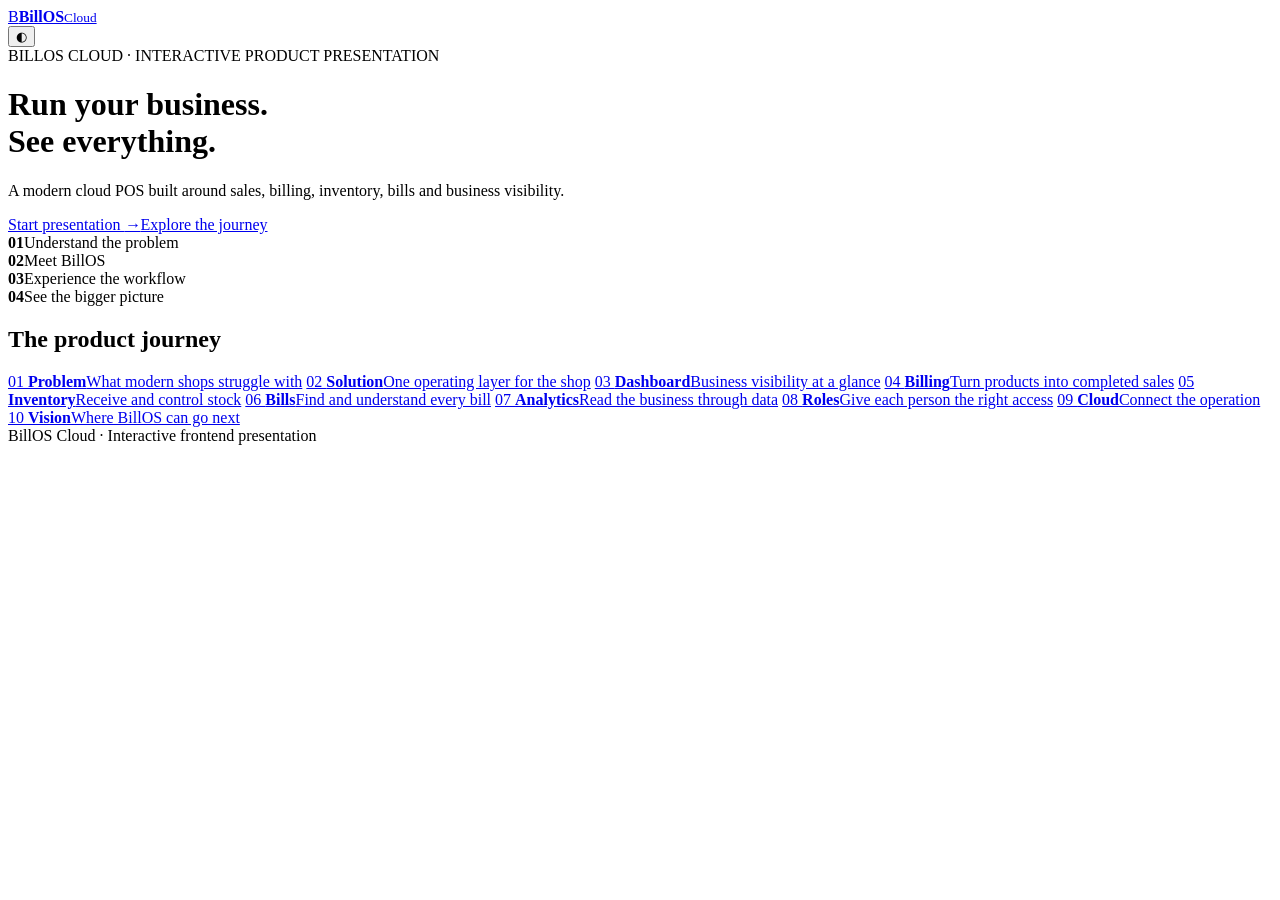
==== index.html @ dba19e34 "Add files via upload" ====
<!DOCTYPE html>
<html lang="en">
<head>
<meta charset="UTF-8"><meta name="viewport" content="width=device-width,initial-scale=1">
<title>BillOS Cloud — Product Presentation</title>
<link rel="preconnect" href="https://fonts.googleapis.com"><link rel="preconnect" href="https://fonts.gstatic.com" crossorigin>
<link href="https://fonts.googleapis.com/css2?family=Poppins:wght@400;500;600;700;800&display=swap" rel="stylesheet">
<link rel="stylesheet" href="assets/style.css">
</head>
<body>
<div class="ambient"></div>
<header class="top"><a class="brand" href="index.html"><span class="logo">B</span><b>BillOS</b><small>Cloud</small></a><div class="progress"><span></span></div><button class="ghost" onclick="toggleTheme()">◐</button></header>
<main class="hero page-shell">
  <div class="eyebrow">BILLOS CLOUD · INTERACTIVE PRODUCT PRESENTATION</div>
  <h1>Run your business.<br><span>See everything.</span></h1>
  <p>A modern cloud POS built around sales, billing, inventory, bills and business visibility.</p>
  <div class="hero-actions"><a class="primary" href="01-problem.html">Start presentation <i>→</i></a><a class="secondary" href="#map">Explore the journey</a></div>
  <div class="hero-grid">
    <div class="mini glass"><strong>01</strong><span>Understand the problem</span></div>
    <div class="mini glass"><strong>02</strong><span>Meet BillOS</span></div>
    <div class="mini glass"><strong>03</strong><span>Experience the workflow</span></div>
    <div class="mini glass"><strong>04</strong><span>See the bigger picture</span></div>
  </div>
</main>
<section id="map" class="map page-shell">
<h2>The product journey</h2><div class="journey">
<a href="01-problem.html">01 <b>Problem</b><span>What modern shops struggle with</span></a>
<a href="02-solution.html">02 <b>Solution</b><span>One operating layer for the shop</span></a>
<a href="03-dashboard.html">03 <b>Dashboard</b><span>Business visibility at a glance</span></a>
<a href="04-billing.html">04 <b>Billing</b><span>Turn products into completed sales</span></a>
<a href="05-inventory.html">05 <b>Inventory</b><span>Receive and control stock</span></a>
<a href="06-bills.html">06 <b>Bills</b><span>Find and understand every bill</span></a>
<a href="07-analytics.html">07 <b>Analytics</b><span>Read the business through data</span></a>
<a href="08-roles.html">08 <b>Roles</b><span>Give each person the right access</span></a>
<a href="09-cloud.html">09 <b>Cloud</b><span>Connect the operation</span></a>
<a href="10-vision.html">10 <b>Vision</b><span>Where BillOS can go next</span></a>
</div></section>
<footer>BillOS Cloud · Interactive frontend presentation</footer>
<script src="assets/app.js"></script></body></html>
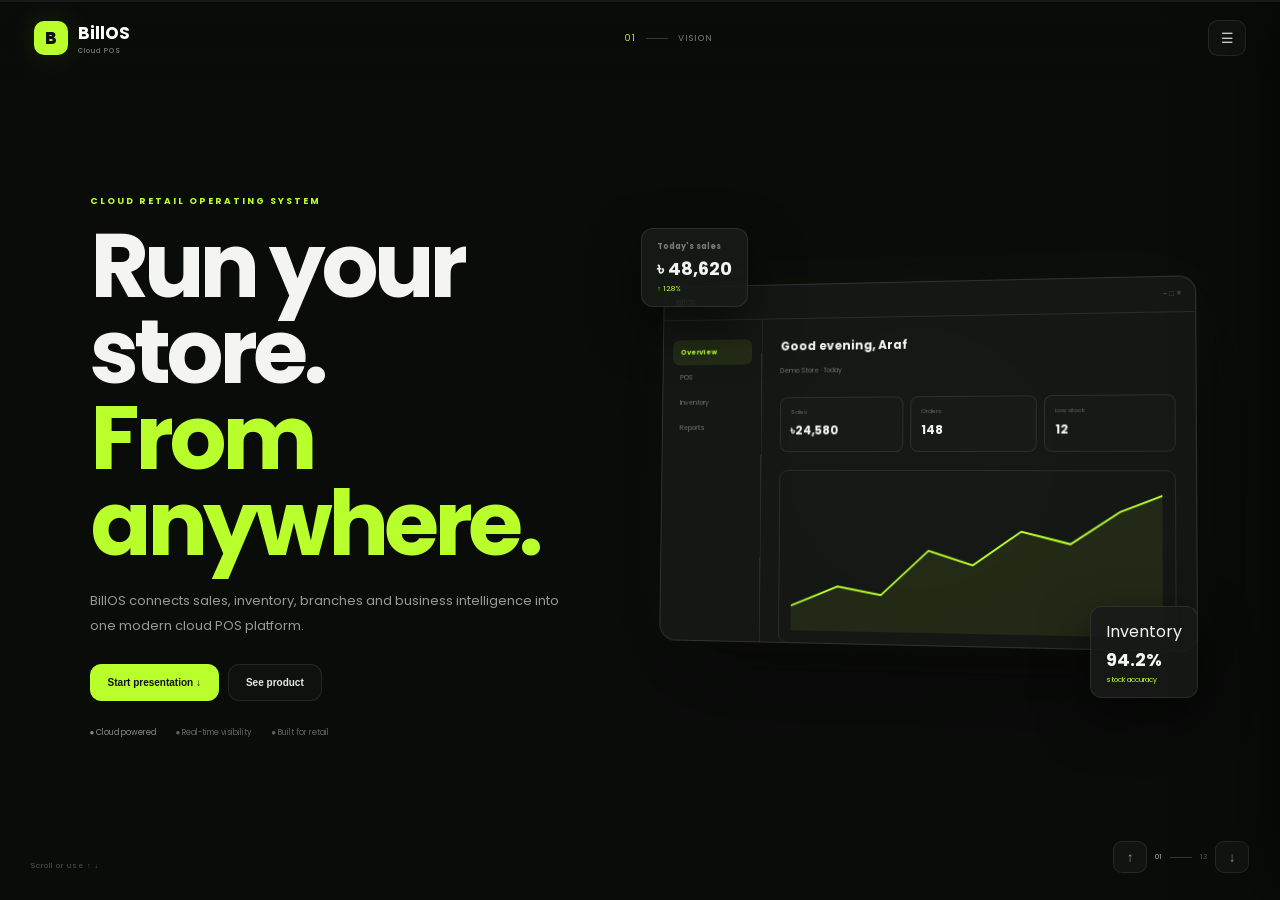
==== commit 213adebd: "Add files via upload" ====
--- a/index.html
+++ b/index.html
@@ -1,39 +1,194 @@
 <!DOCTYPE html>
 <html lang="en">
 <head>
-<meta charset="UTF-8"><meta name="viewport" content="width=device-width,initial-scale=1">
-<title>BillOS Cloud — Product Presentation</title>
-<link rel="preconnect" href="https://fonts.googleapis.com"><link rel="preconnect" href="https://fonts.gstatic.com" crossorigin>
+<meta charset="UTF-8">
+<meta name="viewport" content="width=device-width, initial-scale=1.0">
+<meta name="theme-color" content="#0b0d0b">
+<title>BillOS — Cloud POS Presentation</title>
+<link rel="preconnect" href="https://fonts.googleapis.com">
+<link rel="preconnect" href="https://fonts.gstatic.com" crossorigin>
 <link href="https://fonts.googleapis.com/css2?family=Poppins:wght@400;500;600;700;800&display=swap" rel="stylesheet">
-<link rel="stylesheet" href="assets/style.css">
+<link rel="stylesheet" href="style.css">
 </head>
 <body>
-<div class="ambient"></div>
-<header class="top"><a class="brand" href="index.html"><span class="logo">B</span><b>BillOS</b><small>Cloud</small></a><div class="progress"><span></span></div><button class="ghost" onclick="toggleTheme()">◐</button></header>
-<main class="hero page-shell">
-  <div class="eyebrow">BILLOS CLOUD · INTERACTIVE PRODUCT PRESENTATION</div>
-  <h1>Run your business.<br><span>See everything.</span></h1>
-  <p>A modern cloud POS built around sales, billing, inventory, bills and business visibility.</p>
-  <div class="hero-actions"><a class="primary" href="01-problem.html">Start presentation <i>→</i></a><a class="secondary" href="#map">Explore the journey</a></div>
-  <div class="hero-grid">
-    <div class="mini glass"><strong>01</strong><span>Understand the problem</span></div>
-    <div class="mini glass"><strong>02</strong><span>Meet BillOS</span></div>
-    <div class="mini glass"><strong>03</strong><span>Experience the workflow</span></div>
-    <div class="mini glass"><strong>04</strong><span>See the bigger picture</span></div>
+<div class="progress"><span id="progressBar"></span></div>
+<header class="top">
+  <a class="logo" href="#home"><span class="logo-mark">B</span><span>BillOS<small>Cloud POS</small></span></a>
+  <div class="top-center"><span id="slideNo">01</span><i></i><span id="slideName">Vision</span></div>
+  <button class="menu-btn" id="menuBtn">☰</button>
+</header>
+
+<aside class="drawer" id="drawer">
+  <button class="close" id="closeMenu">×</button>
+  <span class="eyebrow">PRESENTATION</span><h3>Explore BillOS</h3>
+  <div id="slideLinks"></div>
+  <div class="drawer-foot">Interactive product presentation<br><small>Use ↑ ↓ or scroll to navigate</small></div>
+</aside>
+
+<main id="deck">
+<section class="slide hero active" id="home" data-name="Vision">
+  <div class="hero-copy">
+    <span class="eyebrow accent">CLOUD RETAIL OPERATING SYSTEM</span>
+    <h1>Run your store.<br><em>From anywhere.</em></h1>
+    <p>BillOS connects sales, inventory, branches and business intelligence into one modern cloud POS platform.</p>
+    <div class="hero-actions"><button class="btn primary" data-next>Start presentation <b>↓</b></button><button class="btn ghost" data-jump="demo">See product</button></div>
+    <div class="trust-row"><span>● Cloud powered</span><span>● Real-time visibility</span><span>● Built for retail</span></div>
   </div>
+  <div class="hero-visual">
+    <div class="orb"></div>
+    <div class="mini-window floating one"><span class="dot"></span><b>Today's sales</b><strong>৳ 48,620</strong><small>↑ 12.8%</small></div>
+    <div class="dashboard-window">
+      <div class="window-top"><span>BillOS</span><div>− □ ×</div></div>
+      <div class="dash-content">
+        <div class="dash-side"><b>Overview</b><span>POS</span><span>Inventory</span><span>Reports</span></div>
+        <div class="dash-main"><div class="dash-title"><b>Good evening, Araf</b><small>Demo Store · Today</small></div><div class="dash-cards"><div><small>Sales</small><b>৳24,580</b></div><div><small>Orders</small><b>148</b></div><div><small>Low stock</small><b>12</b></div></div><div class="fake-chart"><svg viewBox="0 0 500 150" preserveAspectRatio="none"><path d="M0 125 L65 105 L125 113 L190 68 L250 82 L315 48 L380 60 L445 28 L500 12 L500 150 L0 150Z"/><polyline points="0,125 65,105 125,113 190,68 250,82 315,48 380,60 445,28 500,12"/></svg></div></div>
+      </div>
+    </div>
+    <div class="mini-window floating two"><span>Inventory</span><strong>94.2%</strong><small>stock accuracy</small></div>
+  </div>
+</section>
+
+<section class="slide" id="problem" data-name="The Problem">
+  <div class="section-intro"><span class="eyebrow">01 · THE PROBLEM</span><h2>Retail gets complicated<br><em>when systems don't connect.</em></h2><p>Sales happen at the counter. Stock changes in the store room. Reports live somewhere else. BillOS brings them together.</p></div>
+  <div class="problem-grid">
+    <article><span class="big-icon">▤</span><h3>Scattered records</h3><p>Sales, expenses and stock are often tracked across paper, spreadsheets and separate apps.</p><strong>01</strong></article>
+    <article><span class="big-icon">!</span><h3>Stock uncertainty</h3><p>Without connected inventory, teams discover shortages after the shelf is already empty.</p><strong>02</strong></article>
+    <article><span class="big-icon">⌁</span><h3>Limited visibility</h3><p>Owners need a clear view of what is happening across counters and branches.</p><strong>03</strong></article>
+  </div>
+  <div class="quote">“The real problem isn't selling. It's knowing what happened after the sale.”</div>
+</section>
+
+<section class="slide" id="solution" data-name="The Solution">
+  <div class="solution-layout">
+    <div class="section-intro"><span class="eyebrow accent">02 · THE SOLUTION</span><h2>One system.<br><em>Every retail signal.</em></h2><p>BillOS creates a connected operating layer for everyday retail — from checkout to management.</p><button class="btn primary" data-next>See how it works →</button></div>
+    <div class="system-map">
+      <div class="core"><span class="logo-mark">B</span><b>BillOS</b><small>Cloud Core</small></div>
+      <div class="node n1"><b>POS</b><small>Sales & checkout</small></div>
+      <div class="node n2"><b>Inventory</b><small>Stock control</small></div>
+      <div class="node n3"><b>Analytics</b><small>Business insight</small></div>
+      <div class="node n4"><b>Branches</b><small>Central control</small></div>
+      <i class="orbit o1"></i><i class="orbit o2"></i>
+    </div>
+  </div>
+</section>
+
+<section class="slide" id="workflow" data-name="How It Works">
+  <div class="section-intro centered"><span class="eyebrow">03 · WORKFLOW</span><h2>From barcode to <em>business insight.</em></h2><p>A simple operational loop keeps the store and the dashboard in sync.</p></div>
+  <div class="workflow">
+    <article><span>01</span><div class="step-icon">▦</div><h3>Sell</h3><p>Cashier searches or scans a product and builds the order.</p></article>
+    <div class="connector">→</div>
+    <article><span>02</span><div class="step-icon">৳</div><h3>Checkout</h3><p>Payment is recorded and a receipt is generated.</p></article>
+    <div class="connector">→</div>
+    <article><span>03</span><div class="step-icon">↘</div><h3>Sync</h3><p>Inventory and sales data update automatically.</p></article>
+    <div class="connector">→</div>
+    <article><span>04</span><div class="step-icon">⌁</div><h3>Understand</h3><p>Managers see trends, stock and performance in one view.</p></article>
+  </div>
+</section>
+
+<section class="slide product-slide" id="demo" data-name="Product Demo">
+  <div class="section-intro"><span class="eyebrow accent">04 · PRODUCT</span><h2>A POS that feels<br><em>built for speed.</em></h2><p>A presentation-grade interface showing the core checkout experience.</p></div>
+  <div class="pos-mock">
+    <div class="pos-left">
+      <div class="pos-toolbar"><b>New sale</b><div class="mock-search">⌕ Search products</div></div>
+      <div class="mock-cats"><span class="active">All</span><span>Bakery</span><span>Snacks</span><span>Drinks</span></div>
+      <div class="mock-products">
+        <div><i>🍞</i><b>Premium Bread</b><small>৳85 · 18 left</small><button>+</button></div>
+        <div><i>🍪</i><b>Butter Cookies</b><small>৳160 · 9 left</small><button>+</button></div>
+        <div><i>🍰</i><b>Chocolate Cake</b><small>৳520 · 6 left</small><button>+</button></div>
+        <div><i>🥔</i><b>Potato Chips</b><small>৳55 · 24 left</small><button>+</button></div>
+        <div><i>🍗</i><b>Chicken Chips</b><small>৳120 · 12 left</small><button>+</button></div>
+        <div><i>🧃</i><b>Orange Juice</b><small>৳90 · 16 left</small><button>+</button></div>
+      </div>
+    </div>
+    <div class="mock-cart"><div class="cart-title"><b>Current order</b><span>3 items</span></div><div class="mock-line"><span>🍞 Premium Bread × 2</span><b>৳170</b></div><div class="mock-line"><span>🍪 Butter Cookies × 1</span><b>৳160</b></div><div class="mock-line"><span>🧃 Orange Juice × 2</span><b>৳180</b></div><div class="mock-total"><span>Subtotal</span><b>৳510</b></div><div class="mock-total"><span>Discount</span><b>− ৳0</b></div><div class="mock-total grand"><span>Total</span><strong>৳510</strong></div><button class="btn primary full" id="mockCheckout">Proceed to checkout →</button></div>
+  </div>
+  <div class="feature-tags"><span>Instant search</span><span>Smart cart</span><span>Multiple payment methods</span><span>Digital receipt</span></div>
+</section>
+
+<section class="slide" id="dashboard" data-name="Dashboard">
+  <div class="section-intro"><span class="eyebrow">05 · COMMAND CENTER</span><h2>See the business<br><em>at a glance.</em></h2><p>Owners don't need more data. They need the right signals, in one place.</p></div>
+  <div class="dashboard-mock">
+    <div class="dm-top"><b>Overview</b><span>Today · Demo Store⌄</span></div>
+    <div class="dm-stats"><div><small>Today's sales</small><strong>৳24,580</strong><em>↑ 12.5%</em></div><div><small>Transactions</small><strong>148</strong><em>↑ 8.2%</em></div><div><small>Avg. order</small><strong>৳166</strong><em>↑ 4.1%</em></div><div><small>Low stock</small><strong>12</strong><em class="warn">Needs review</em></div></div>
+    <div class="dm-bottom"><div class="dm-chart"><b>Sales performance</b><svg viewBox="0 0 650 190" preserveAspectRatio="none"><g><path d="M0 160 L90 132 L170 143 L250 91 L330 112 L410 61 L500 76 L570 45 L650 18 L650 190 L0 190Z"/><polyline points="0,160 90,132 170,143 250,91 330,112 410,61 500,76 570,45 650,18"/></g></svg><div class="days"><span>Mon</span><span>Tue</span><span>Wed</span><span>Thu</span><span>Fri</span><span>Sat</span><span>Sun</span></div></div><div class="top-products"><b>Top products</b><div><span>🍪</span>Butter Cookies <strong>৳7,680</strong></div><div><span>🍞</span>Premium Bread <strong>৳6,920</strong></div><div><span>🍗</span>Chicken Chips <strong>৳4,240</strong></div></div></div>
+  </div>
+</section>
+
+<section class="slide" id="inventory" data-name="Inventory">
+  <div class="inventory-layout">
+    <div class="section-intro"><span class="eyebrow accent">06 · INVENTORY</span><h2>Know your stock<br><em>before it becomes a problem.</em></h2><p>Every completed sale can feed inventory visibility, helping teams identify low-stock products and monitor movement.</p><div class="inventory-callouts"><div><b>94.2%</b><span>Stock accuracy</span></div><div><b>12</b><span>Low-stock items</span></div><div><b>24/7</b><span>Cloud visibility</span></div></div></div>
+    <div class="stock-card"><div class="stock-head"><b>Inventory</b><span>Demo Store · 128 products</span></div><div class="stock-search">⌕ Search inventory</div><div class="stock-row head"><span>Product</span><span>Stock</span><span>Status</span></div><div class="stock-row"><span>🍞 Premium Bread</span><b>18</b><i>Healthy</i></div><div class="stock-row"><span>🍪 Butter Cookies</span><b>9</b><i class="low">Low</i></div><div class="stock-row"><span>🍰 Chocolate Cake</span><b>6</b><i class="low">Low</i></div><div class="stock-row"><span>🥔 Potato Chips</span><b>24</b><i>Healthy</i></div><div class="stock-row"><span>🥜 Chanachur</span><b>7</b><i class="low">Low</i></div></div>
+  </div>
+</section>
+
+<section class="slide" id="multistore" data-name="Multi-Branch">
+  <div class="section-intro centered"><span class="eyebrow">07 · MULTI-BRANCH</span><h2>One business.<br><em>Multiple locations.</em></h2><p>Give owners a centralized view while each branch keeps its day-to-day workflow simple.</p></div>
+  <div class="branch-map">
+    <div class="central"><span class="logo-mark">B</span><b>BillOS Cloud</b><small>Central operations</small></div>
+    <div class="branch b1"><span>01</span><b>Branch A</b><small>৳ 18,420 sales</small></div>
+    <div class="branch b2"><span>02</span><b>Branch B</b><small>৳ 14,680 sales</small></div>
+    <div class="branch b3"><span>03</span><b>Branch C</b><small>৳ 11,920 sales</small></div>
+    <div class="branch b4"><span>04</span><b>Branch D</b><small>৳ 9,340 sales</small></div>
+    <div class="line l1"></div><div class="line l2"></div><div class="line l3"></div><div class="line l4"></div>
+  </div>
+</section>
+
+<section class="slide" id="analytics" data-name="Analytics">
+  <div class="section-intro"><span class="eyebrow accent">08 · ANALYTICS</span><h2>Turn transactions<br>into <em>decisions.</em></h2><p>Reports turn operational activity into information managers can act on.</p></div>
+  <div class="analytics-grid">
+    <article class="big-metric"><small>Monthly revenue</small><strong>৳ 7.84L</strong><span>Demo visualization</span><div class="bars"><i style="height:35%"></i><i style="height:52%"></i><i style="height:45%"></i><i style="height:67%"></i><i style="height:58%"></i><i style="height:79%"></i><i style="height:91%"></i><i style="height:72%"></i><i style="height:97%"></i><i style="height:86%"></i></div></article>
+    <article><span class="metric-icon">↗</span><h3>Sales trends</h3><p>Compare periods and understand movement over time.</p><b>Daily · Weekly · Monthly</b></article>
+    <article><span class="metric-icon">★</span><h3>Top products</h3><p>Identify products driving revenue and transaction volume.</p><b>Product performance</b></article>
+    <article><span class="metric-icon">৳</span><h3>Expenses</h3><p>Keep operating costs visible alongside sales activity.</p><b>Cash flow context</b></article>
+  </div>
+</section>
+
+<section class="slide" id="security" data-name="Cloud & Security">
+  <div class="security-layout">
+    <div class="section-intro"><span class="eyebrow">09 · CLOUD & CONTROL</span><h2>Connected by design.<br><em>Controlled by roles.</em></h2><p>The product concept separates everyday cashier workflows from management controls and centralized visibility.</p></div>
+    <div class="security-stack">
+      <div class="secure-card main-sec"><span>⌁</span><b>Cloud data layer</b><small>Centralized operational data</small><i>01</i></div>
+      <div class="secure-card"><span>◈</span><b>Role-based access</b><small>Cashier · Manager · Admin</small><i>02</i></div>
+      <div class="secure-card"><span>↻</span><b>Backup-ready architecture</b><small>Designed for continuity</small><i>03</i></div>
+      <div class="secure-card"><span>⌁</span><b>Branch visibility</b><small>Monitor multiple stores</small><i>04</i></div>
+    </div>
+  </div>
+</section>
+
+<section class="slide" id="value" data-name="Business Value">
+  <div class="section-intro centered"><span class="eyebrow accent">10 · BUSINESS VALUE</span><h2>Less operational friction.<br><em>More business visibility.</em></h2><p>BillOS is designed around the moments that matter most in retail operations.</p></div>
+  <div class="value-grid">
+    <div><span>01</span><b>Faster checkout</b><p>Keep the cashier workflow focused and simple.</p></div>
+    <div><span>02</span><b>Better stock awareness</b><p>Connect sales activity to inventory visibility.</p></div>
+    <div><span>03</span><b>Centralized control</b><p>Bring branches and business signals into one view.</p></div>
+    <div><span>04</span><b>Actionable reporting</b><p>Give managers context for daily decisions.</p></div>
+  </div>
+</section>
+
+<section class="slide" id="roadmap" data-name="Roadmap">
+  <div class="section-intro centered"><span class="eyebrow">11 · ROADMAP</span><h2>Built for today.<br><em>Ready for what's next.</em></h2><p>A modular foundation can grow as the retail operation grows.</p></div>
+  <div class="roadmap">
+    <div class="road-line"></div>
+    <article><span>01</span><b>Core POS</b><small>Sales · checkout · receipts</small></article>
+    <article><span>02</span><b>Inventory</b><small>Stock · receiving · alerts</small></article>
+    <article><span>03</span><b>Multi-store</b><small>Branches · transfers · roles</small></article>
+    <article><span>04</span><b>Intelligence</b><small>Reports · forecasting · insights</small></article>
+  </div>
+</section>
+
+<section class="slide final" id="end" data-name="The Future">
+  <div class="final-glow"></div>
+  <span class="eyebrow accent">12 · BILL OS</span>
+  <h2>Retail, <em>connected.</em></h2>
+  <p>One cloud platform for the counter, the stock room and the people running the business.</p>
+  <div class="final-actions"><button class="btn primary" data-jump="home">↻ Restart presentation</button><button class="btn ghost" id="printBtn">Print / Save PDF</button></div>
+  <div class="final-brand"><span class="logo-mark">B</span><b>BillOS</b><small>Cloud POS</small></div>
+</section>
 </main>
-<section id="map" class="map page-shell">
-<h2>The product journey</h2><div class="journey">
-<a href="01-problem.html">01 <b>Problem</b><span>What modern shops struggle with</span></a>
-<a href="02-solution.html">02 <b>Solution</b><span>One operating layer for the shop</span></a>
-<a href="03-dashboard.html">03 <b>Dashboard</b><span>Business visibility at a glance</span></a>
-<a href="04-billing.html">04 <b>Billing</b><span>Turn products into completed sales</span></a>
-<a href="05-inventory.html">05 <b>Inventory</b><span>Receive and control stock</span></a>
-<a href="06-bills.html">06 <b>Bills</b><span>Find and understand every bill</span></a>
-<a href="07-analytics.html">07 <b>Analytics</b><span>Read the business through data</span></a>
-<a href="08-roles.html">08 <b>Roles</b><span>Give each person the right access</span></a>
-<a href="09-cloud.html">09 <b>Cloud</b><span>Connect the operation</span></a>
-<a href="10-vision.html">10 <b>Vision</b><span>Where BillOS can go next</span></a>
-</div></section>
-<footer>BillOS Cloud · Interactive frontend presentation</footer>
-<script src="assets/app.js"></script></body></html>+
+<div class="nav-controls"><button id="prev">↑</button><div><span id="currentDot">01</span><i></i><span>13</span></div><button id="next">↓</button></div>
+<div class="hint">Scroll or use ↑ ↓</div>
+<div class="toast" id="toast">Demo interaction</div>
+<script src="script.js"></script>
+</body>
+</html>
--- a/style.css
+++ b/style.css
@@ -0,0 +1,4 @@
+*{box-sizing:border-box}html{scroll-behavior:smooth}body{margin:0;background:#0a0c0a;color:#f4f5f1;font-family:Poppins,Arial,sans-serif;overflow:hidden}:root{--accent:#b8ff2c;--bg:#0a0c0a;--surface:#141714;--line:rgba(255,255,255,.09);--muted:#90968d;--soft:#20241f}.progress{position:fixed;z-index:100;left:0;top:0;width:100%;height:2px;background:#171a17}.progress span{display:block;width:0;height:100%;background:var(--accent);box-shadow:0 0 12px rgba(184,255,44,.5)}.top{position:fixed;z-index:30;top:0;left:0;right:0;height:76px;padding:0 34px;display:flex;align-items:center;justify-content:space-between;background:linear-gradient(#0a0c0af2,transparent);pointer-events:none}.top>*{pointer-events:auto}.logo{display:flex;align-items:center;gap:10px;color:white;text-decoration:none;font-weight:700;font-size:17px}.logo small{display:block;color:#777d75;font-size:7px;font-weight:500;letter-spacing:1px}.logo-mark{display:grid;place-items:center;width:34px;height:34px;border-radius:10px;background:var(--accent);color:#10120e;font-weight:800;box-shadow:0 0 30px rgba(184,255,44,.12)}.top-center{display:flex;align-items:center;gap:10px;font-size:9px;color:#747a72;letter-spacing:1px;text-transform:uppercase}.top-center i,.nav-controls i{width:22px;height:1px;background:#343833}.top-center span:first-child{color:var(--accent)}.menu-btn{border:1px solid var(--line);background:rgba(255,255,255,.03);color:#d4d7d1;border-radius:10px;width:38px;height:36px;font-size:14px}.drawer{position:fixed;z-index:70;right:0;top:0;bottom:0;width:310px;background:#111310;border-left:1px solid var(--line);padding:80px 28px 25px;transform:translateX(105%);transition:.3s;box-shadow:-25px 0 70px #0008}.drawer.open{transform:none}.drawer .close{position:absolute;right:22px;top:20px;border:0;background:none;color:#777;font-size:25px}.drawer h3{font-size:23px;margin:6px 0 20px}.drawer-link{width:100%;display:flex;align-items:center;gap:12px;border:0;border-bottom:1px solid rgba(255,255,255,.05);background:none;color:#898e87;padding:11px 2px;text-align:left;font-size:10px}.drawer-link b{font-size:8px;color:#5e645c}.drawer-link.active{color:var(--accent)}.drawer-foot{position:absolute;bottom:25px;font-size:9px;color:#555b54;line-height:1.7}.drawer-foot small{font-size:8px}#deck{height:100vh;overflow-y:auto;scroll-snap-type:y mandatory;scrollbar-width:none}#deck::-webkit-scrollbar{display:none}.slide{min-height:100vh;height:100vh;padding:105px 7vw 80px;display:flex;flex-direction:column;justify-content:center;scroll-snap-align:start;position:relative;overflow:hidden}.eyebrow{font-size:9px;letter-spacing:2px;color:#727870;font-weight:700}.accent{color:var(--accent)}h1,h2,h3,p{margin-top:0}.section-intro h2{font-size:clamp(36px,5vw,68px);line-height:1.03;letter-spacing:-2.7px;margin:10px 0 17px}.section-intro h2 em,h1 em,.final h2 em{font-style:normal;color:var(--accent)}.section-intro p{max-width:580px;color:var(--muted);font-size:12px;line-height:1.9}.centered{text-align:center}.centered p{margin-left:auto;margin-right:auto}.hero{flex-direction:row;align-items:center;gap:5vw}.hero-copy{width:48%;z-index:2}.hero h1{font-size:clamp(48px,7vw,94px);line-height:.96;letter-spacing:-5px;margin:12px 0 22px}.hero-copy>p{max-width:550px;color:#969b94;font-size:13px;line-height:1.85}.hero-actions{display:flex;gap:9px;margin:26px 0}.btn{border:1px solid var(--line);border-radius:11px;padding:12px 17px;background:rgba(255,255,255,.025);color:#e5e8e2;font-size:10px;font-weight:700}.btn.primary{background:var(--accent);border-color:var(--accent);color:#10120e}.btn.full{width:100%}.btn:hover{transform:translateY(-2px)}.trust-row{display:flex;gap:19px;color:#5f655e;font-size:8px}.trust-row span:first-child{color:#858b83}.hero-visual{width:52%;height:520px;position:relative;display:grid;place-items:center}.orb{position:absolute;width:440px;height:440px;border-radius:50%;background:radial-gradient(circle,rgba(184,255,44,.12),transparent 65%);filter:blur(5px)}.dashboard-window{position:relative;width:min(600px,100%);height:365px;border:1px solid rgba(255,255,255,.12);border-radius:17px;background:#151815eF;box-shadow:0 35px 100px #0008,0 0 60px rgba(184,255,44,.04);overflow:hidden;transform:perspective(1000px) rotateY(-7deg) rotateX(2deg)}.window-top{height:35px;border-bottom:1px solid var(--line);display:flex;justify-content:space-between;padding:0 13px;align-items:center;color:#aeb3aa;font-size:8px}.window-top div{color:#565c54}.dash-content{display:flex;height:calc(100% - 35px)}.dash-side{width:105px;border-right:1px solid var(--line);padding:20px 10px;color:#686e67;font-size:7px}.dash-side b,.dash-side span{display:block;padding:8px;border-radius:7px}.dash-side b{background:rgba(184,255,44,.09);color:var(--accent)}.dash-main{flex:1;padding:19px}.dash-title b{font-size:12px;display:block}.dash-title small{font-size:7px;color:#646a63}.dash-cards{display:grid;grid-template-columns:repeat(3,1fr);gap:7px;margin:18px 0}.dash-cards div{border:1px solid var(--line);border-radius:8px;padding:10px;background:#ffffff03}.dash-cards small{display:block;color:#626860;font-size:6px}.dash-cards b{font-size:12px}.fake-chart{height:175px;border:1px solid var(--line);border-radius:9px;padding:12px}.fake-chart svg{width:100%;height:100%}.fake-chart path{fill:rgba(184,255,44,.08)}.fake-chart polyline{fill:none;stroke:var(--accent);stroke-width:2}.floating{position:absolute;z-index:4;border:1px solid var(--line);background:#181b18E8;border-radius:12px;padding:12px 15px;box-shadow:0 20px 50px #0008}.floating.one{top:25px;left:-10px}.floating.two{bottom:25px;right:-8px}.floating b,.floating strong,.floating small{display:block}.floating b{font-size:8px;color:#777d75}.floating strong{font-size:18px;margin:2px 0}.floating small{font-size:7px;color:var(--accent)}.problem-grid{display:grid;grid-template-columns:repeat(3,1fr);gap:13px;margin-top:38px}.problem-grid article{border:1px solid var(--line);border-radius:18px;padding:25px;background:linear-gradient(140deg,#ffffff05,#ffffff01);position:relative;min-height:235px}.big-icon{width:40px;height:40px;display:grid;place-items:center;border-radius:12px;background:#1c201c;color:var(--accent);font-size:18px}.problem-grid h3{font-size:15px;margin:24px 0 8px}.problem-grid p{font-size:10px;line-height:1.8;color:var(--muted);max-width:280px}.problem-grid article>strong{position:absolute;right:20px;bottom:17px;color:#353a34;font-size:24px}.quote{margin-top:18px;color:#737970;font-size:10px;border-left:2px solid var(--accent);padding-left:13px}.solution-layout,.inventory-layout,.security-layout{display:grid;grid-template-columns:.8fr 1.2fr;gap:6vw;align-items:center}.system-map{height:480px;position:relative;display:grid;place-items:center}.core{width:130px;height:130px;border:1px solid rgba(184,255,44,.3);background:rgba(184,255,44,.06);border-radius:50%;display:grid;place-items:center;align-content:center;z-index:2;box-shadow:0 0 60px rgba(184,255,44,.08)}.core b{font-size:13px}.core small{font-size:7px;color:#6f766d}.core .logo-mark{width:30px;height:30px;margin-bottom:5px}.node{position:absolute;border:1px solid var(--line);background:#171a17;border-radius:13px;padding:13px 17px;min-width:130px}.node b,.node small{display:block}.node b{font-size:10px}.node small{font-size:7px;color:#71776f;margin-top:3px}.n1{top:25px;left:14%}.n2{top:35px;right:11%}.n3{bottom:40px;right:8%}.n4{bottom:25px;left:12%}.orbit{position:absolute;border:1px dashed #2a3028;border-radius:50%;width:330px;height:330px}.o2{width:430px;height:430px}.workflow{display:grid;grid-template-columns:1fr 35px 1fr 35px 1fr 35px 1fr;align-items:center;margin-top:55px}.workflow article{border:1px solid var(--line);border-radius:17px;padding:22px;background:#ffffff03;min-height:215px}.workflow article>span{color:#4d534b;font-size:9px}.step-icon{width:43px;height:43px;border-radius:12px;background:#1c201c;color:var(--accent);display:grid;place-items:center;margin:23px 0 17px}.workflow h3{font-size:14px;margin-bottom:7px}.workflow p{font-size:9px;line-height:1.8;color:var(--muted)}.connector{text-align:center;color:#525850}.product-slide{justify-content:center}.pos-mock{display:grid;grid-template-columns:1.6fr .75fr;border:1px solid var(--line);border-radius:19px;background:#141714;margin-top:25px;min-height:390px;overflow:hidden;box-shadow:0 25px 70px #0007}.pos-left{padding:20px}.pos-toolbar{display:flex;justify-content:space-between;align-items:center}.pos-toolbar>b{font-size:13px}.mock-search,.stock-search{border:1px solid var(--line);border-radius:8px;padding:8px 10px;color:#60665e;font-size:8px;width:190px}.mock-cats{display:flex;gap:6px;margin:16px 0}.mock-cats span{font-size:8px;border:1px solid var(--line);border-radius:7px;padding:6px 9px;color:#777d75}.mock-cats .active{color:var(--accent);background:#b8ff2c0d}.mock-products{display:grid;grid-template-columns:repeat(3,1fr);gap:8px}.mock-products>div{position:relative;border:1px solid var(--line);border-radius:10px;padding:10px}.mock-products i{display:block;background:#202420;border-radius:7px;text-align:center;padding:11px;font-style:normal;font-size:20px;margin-bottom:8px}.mock-products b{display:block;font-size:8px}.mock-products small{font-size:7px;color:#737970}.mock-products button{position:absolute;right:8px;bottom:8px;border:0;background:var(--accent);border-radius:5px;width:18px;height:18px}.mock-cart{border-left:1px solid var(--line);padding:20px;background:#101210}.cart-title{display:flex;justify-content:space-between;font-size:10px;margin-bottom:18px}.cart-title span{color:#666c64;font-size:8px}.mock-line{display:flex;justify-content:space-between;font-size:8px;color:#858b83;padding:10px 0;border-bottom:1px solid #ffffff06}.mock-line b{color:#cdd1ca}.mock-total{display:flex;justify-content:space-between;color:#777d75;font-size:8px;margin-top:11px}.mock-total b{color:#c2c7bf}.mock-total.grand{margin-top:20px;padding-top:14px;border-top:1px solid var(--line);align-items:center}.mock-total strong{font-size:18px;color:white}.mock-cart .btn{margin-top:20px}.feature-tags{display:flex;gap:8px;margin-top:13px}.feature-tags span{font-size:7px;border:1px solid var(--line);padding:7px 10px;border-radius:20px;color:#747a72}.dashboard-mock{border:1px solid var(--line);background:#141714;border-radius:18px;margin-top:30px;padding:20px;box-shadow:0 25px 80px #0006}.dm-top{display:flex;justify-content:space-between;font-size:10px}.dm-top span{font-size:8px;color:#6d736b}.dm-stats{display:grid;grid-template-columns:repeat(4,1fr);gap:8px;margin:15px 0}.dm-stats div{border:1px solid var(--line);border-radius:10px;padding:12px}.dm-stats small,.dm-stats strong,.dm-stats em{display:block}.dm-stats small{font-size:7px;color:#696f67}.dm-stats strong{font-size:17px;margin:4px 0}.dm-stats em{font-style:normal;font-size:7px;color:var(--accent)}.dm-stats em.warn{color:#ffb85c}.dm-bottom{display:grid;grid-template-columns:1.7fr 1fr;gap:9px}.dm-chart,.top-products{border:1px solid var(--line);border-radius:11px;padding:13px}.dm-chart>b,.top-products>b{font-size:9px}.dm-chart svg{width:100%;height:150px;margin-top:10px}.dm-chart path{fill:rgba(184,255,44,.07)}.dm-chart polyline{fill:none;stroke:var(--accent);stroke-width:2}.days{display:flex;justify-content:space-between;color:#555b54;font-size:6px}.top-products div{display:flex;align-items:center;gap:7px;padding:12px 0;border-bottom:1px solid #ffffff06;font-size:7px;color:#9ba098}.top-products span{font-size:13px}.top-products strong{margin-left:auto;color:#d2d5cf;font-size:7px}.inventory-callouts{display:flex;gap:8px;margin-top:28px}.inventory-callouts div{border-left:1px solid var(--line);padding-left:13px}.inventory-callouts b,.inventory-callouts span{display:block}.inventory-callouts b{font-size:19px}.inventory-callouts span{font-size:7px;color:#6d736b}.stock-card{border:1px solid var(--line);border-radius:17px;background:#141714;padding:18px}.stock-head{display:flex;justify-content:space-between;font-size:11px;margin-bottom:15px}.stock-head span{font-size:7px;color:#686e67}.stock-search{width:100%;margin-bottom:10px}.stock-row{display:grid;grid-template-columns:1fr 70px 70px;align-items:center;padding:12px 5px;border-bottom:1px solid #ffffff06;font-size:8px;color:#b9bdb6}.stock-row.head{color:#60665e;font-size:7px}.stock-row i{font-style:normal;color:var(--accent);font-size:7px}.stock-row i.low{color:#ffb85c}.branch-map{height:450px;position:relative;margin-top:25px}.central{position:absolute;left:50%;top:50%;transform:translate(-50%,-50%);width:150px;height:100px;border:1px solid rgba(184,255,44,.3);background:#b8ff2c09;border-radius:18px;display:grid;place-items:center;align-content:center;z-index:2}.central b{font-size:12px}.central small{font-size:7px;color:#71776f}.central .logo-mark{width:27px;height:27px;border-radius:8px;font-size:13px;margin-bottom:4px}.branch{position:absolute;border:1px solid var(--line);background:#151815;border-radius:14px;padding:14px 17px;width:145px}.branch span{color:var(--accent);font-size:7px}.branch b,.branch small{display:block}.branch b{font-size:9px;margin:3px 0}.branch small{font-size:7px;color:#6e746c}.b1{top:20px;left:15%}.b2{top:25px;right:15%}.b3{bottom:25px;right:15%}.b4{bottom:20px;left:15%}.line{position:absolute;height:1px;background:#293029;transform-origin:left}.l1{width:230px;left:27%;top:38%;transform:rotate(25deg)}.l2{width:230px;left:51%;top:38%;transform:rotate(-25deg)}.l3{width:230px;left:51%;top:62%;transform:rotate(25deg)}.l4{width:230px;left:27%;top:62%;transform:rotate(-25deg)}.analytics-grid{display:grid;grid-template-columns:1.5fr 1fr 1fr;grid-template-rows:1fr 1fr;gap:10px;margin-top:32px}.analytics-grid article{border:1px solid var(--line);border-radius:16px;background:#ffffff03;padding:20px}.big-metric{grid-row:span 2;position:relative;overflow:hidden}.big-metric small,.big-metric strong,.big-metric span{display:block}.big-metric small{font-size:8px;color:#737970}.big-metric strong{font-size:32px;margin:4px 0}.big-metric>span{font-size:7px;color:#5f655e}.bars{height:180px;display:flex;align-items:end;gap:8px;margin-top:25px}.bars i{display:block;flex:1;background:linear-gradient(transparent,#b8ff2c55);border-radius:4px 4px 0 0}.metric-icon{display:grid;place-items:center;width:34px;height:34px;border-radius:10px;background:#1d211d;color:var(--accent);font-size:14px}.analytics-grid h3{font-size:12px;margin:17px 0 5px}.analytics-grid p{font-size:8px;line-height:1.7;color:#747a72}.analytics-grid b{font-size:7px;color:#a6aba3}.security-stack{display:grid;grid-template-columns:1fr 1fr;gap:10px}.secure-card{border:1px solid var(--line);border-radius:15px;padding:20px;background:#ffffff03;position:relative;min-height:135px}.secure-card span{display:block;color:var(--accent);font-size:17px}.secure-card b,.secure-card small{display:block}.secure-card b{font-size:10px;margin-top:20px}.secure-card small{font-size:7px;color:#6c726a;margin-top:4px}.secure-card i{position:absolute;right:14px;top:13px;color:#41473f;font-size:8px;font-style:normal}.main-sec{grid-column:span 2;background:linear-gradient(120deg,#b8ff2c0a,#ffffff02);min-height:150px}.value-grid{display:grid;grid-template-columns:repeat(4,1fr);gap:10px;margin-top:42px}.value-grid div{border-top:1px solid var(--line);padding:18px 8px}.value-grid span{font-size:8px;color:var(--accent)}.value-grid b{display:block;font-size:13px;margin:22px 0 7px}.value-grid p{font-size:8px;color:#747a72;line-height:1.7}.roadmap{display:grid;grid-template-columns:repeat(4,1fr);gap:10px;position:relative;margin-top:55px}.road-line{position:absolute;top:19px;left:7%;right:7%;height:1px;background:#30352e}.roadmap article{position:relative;text-align:center}.roadmap article span{display:grid;place-items:center;width:39px;height:39px;margin:auto;border-radius:50%;background:#171a17;border:1px solid #3b4238;color:var(--accent);font-size:8px;position:relative;z-index:2}.roadmap article b{display:block;font-size:11px;margin:22px 0 6px}.roadmap article small{font-size:7px;color:#686e67}.final{text-align:center;align-items:center}.final-glow{position:absolute;width:650px;height:650px;border-radius:50%;background:radial-gradient(circle,rgba(184,255,44,.09),transparent 65%);filter:blur(3px)}.final h2{position:relative;font-size:clamp(55px,9vw,115px);letter-spacing:-6px;line-height:.9;margin:14px 0 22px}.final p{position:relative;color:#7c827a;font-size:12px;max-width:570px;line-height:1.8}.final-actions{position:relative;display:flex;gap:8px;margin-top:25px}.final-brand{position:absolute;bottom:32px;display:flex;align-items:center;gap:9px}.final-brand b{font-size:15px}.final-brand small{font-size:7px;color:#656b63}.nav-controls{position:fixed;z-index:25;right:31px;bottom:27px;display:flex;align-items:center;gap:8px}.nav-controls button{width:34px;height:32px;border:1px solid var(--line);border-radius:9px;background:#111411;color:#92988f}.nav-controls button:hover{color:var(--accent);border-color:#b8ff2c55}.nav-controls>div{display:flex;gap:8px;align-items:center;color:#4e554c;font-size:7px}.nav-controls>div span:first-child{color:#9ca299}.hint{position:fixed;left:31px;bottom:29px;color:#4f554d;font-size:7px;letter-spacing:1px}.toast{position:fixed;z-index:100;left:50%;bottom:25px;transform:translate(-50%,20px);opacity:0;background:#202420;border:1px solid var(--line);padding:10px 14px;border-radius:10px;color:#cdd1ca;font-size:9px;transition:.25s}.toast.show{opacity:1;transform:translate(-50%,0)}
+@media(max-width:900px){.top{padding:0 18px}.top-center{display:none}.slide{padding:90px 22px 70px;overflow-y:auto}.hero{display:flex;flex-direction:column;justify-content:center}.hero-copy{width:100%}.hero h1{font-size:52px;letter-spacing:-3px}.hero-visual{width:100%;height:300px}.dashboard-window{height:240px}.floating{display:none}.dash-side{width:75px}.problem-grid,.value-grid{grid-template-columns:1fr 1fr}.solution-layout,.inventory-layout,.security-layout{grid-template-columns:1fr}.system-map{height:330px}.workflow{grid-template-columns:1fr 1fr;gap:10px}.connector{display:none}.pos-mock{grid-template-columns:1fr}.mock-cart{border-left:0;border-top:1px solid var(--line)}.dashboard-mock{overflow:auto}.dm-stats{min-width:650px}.dm-bottom{min-width:650px}.analytics-grid{grid-template-columns:1fr 1fr}.big-metric{grid-row:auto;grid-column:span 2}.branch-map{transform:scale(.9)}.security-stack{margin-top:10px}.final h2{font-size:65px}.hint{display:none}}
+@media(max-width:560px){.problem-grid,.value-grid,.analytics-grid{grid-template-columns:1fr}.big-metric{grid-column:auto}.hero h1{font-size:44px}.section-intro h2{font-size:39px;letter-spacing:-1.7px}.hero-visual{height:240px}.dashboard-window{height:200px}.dash-side{display:none}.mock-products{grid-template-columns:repeat(2,1fr)}.feature-tags{flex-wrap:wrap}.workflow{grid-template-columns:1fr}.workflow article{min-height:auto}.inventory-callouts{gap:12px}.inventory-callouts b{font-size:16px}.security-stack{grid-template-columns:1fr}.main-sec{grid-column:auto}.branch-map{transform:scale(.75);margin-left:-60px;margin-right:-60px}.roadmap{grid-template-columns:1fr 1fr;gap:30px}.road-line{display:none}.final h2{font-size:54px;letter-spacing:-3px}.nav-controls{right:15px}.drawer{width:280px}}
+@media print{body{overflow:visible;background:#fff;color:#111}.top,.nav-controls,.hint,.drawer,.progress,.toast{display:none!important}#deck{overflow:visible;height:auto}.slide{height:100vh;page-break-after:always;color:#111}.section-intro p,.hero-copy>p{color:#555}.dashboard-window,.pos-mock,.dashboard-mock,.stock-card,.problem-grid article,.analytics-grid article,.secure-card{box-shadow:none}}
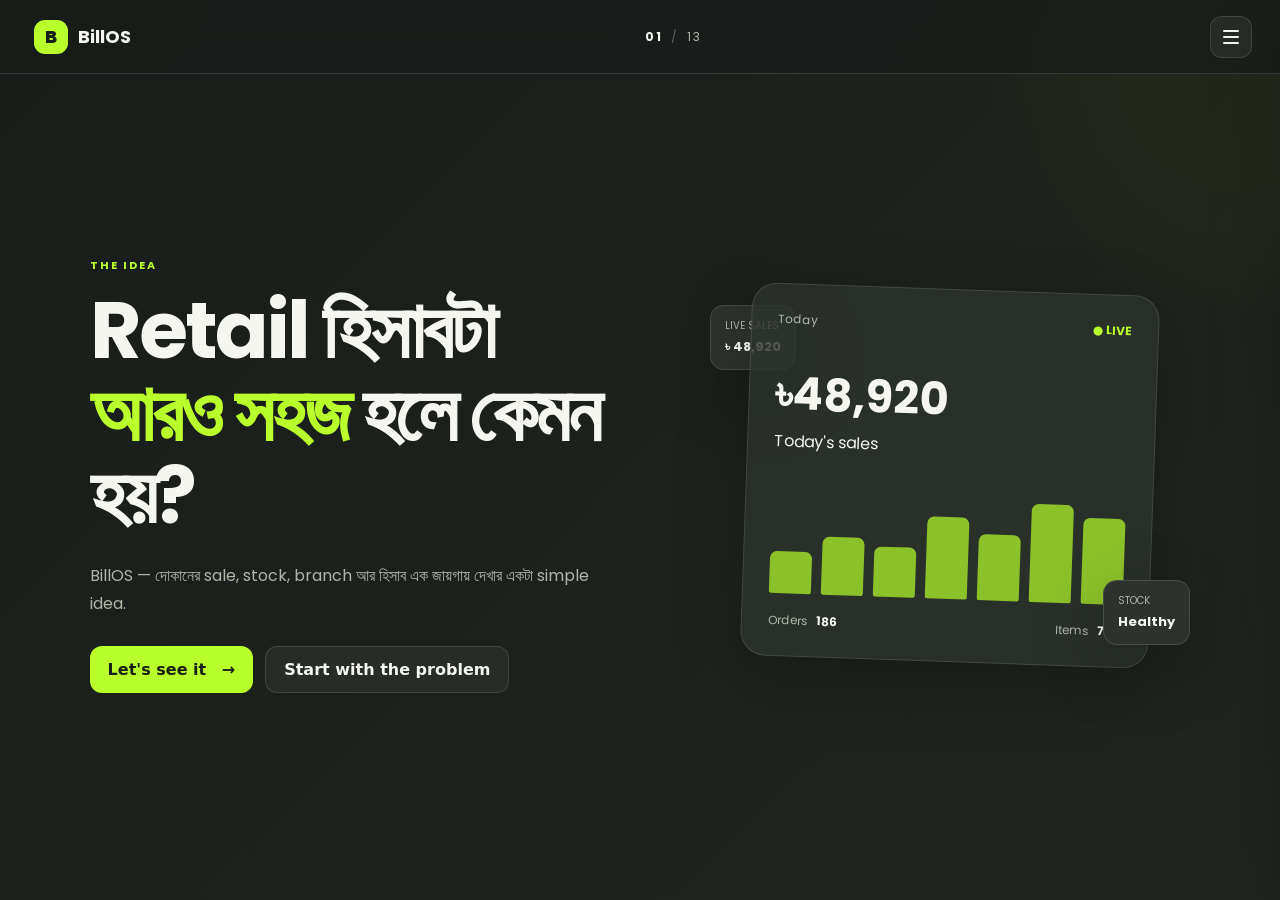
==== commit a97cb7c6: "Add files via upload" ====
--- a/index.html
+++ b/index.html
@@ -1,194 +1,67 @@
-<!DOCTYPE html>
-<html lang="en">
-<head>
-<meta charset="UTF-8">
-<meta name="viewport" content="width=device-width, initial-scale=1.0">
-<meta name="theme-color" content="#0b0d0b">
-<title>BillOS — Cloud POS Presentation</title>
-<link rel="preconnect" href="https://fonts.googleapis.com">
-<link rel="preconnect" href="https://fonts.gstatic.com" crossorigin>
+<!doctype html><html lang="en"><head>
+<meta charset="utf-8"><meta name="viewport" content="width=device-width,initial-scale=1">
+<title>BillOS — The idea</title>
+<link rel="preconnect" href="https://fonts.googleapis.com"><link rel="preconnect" href="https://fonts.gstatic.com" crossorigin>
 <link href="https://fonts.googleapis.com/css2?family=Poppins:wght@400;500;600;700;800&display=swap" rel="stylesheet">
-<link rel="stylesheet" href="style.css">
-</head>
-<body>
-<div class="progress"><span id="progressBar"></span></div>
-<header class="top">
-  <a class="logo" href="#home"><span class="logo-mark">B</span><span>BillOS<small>Cloud POS</small></span></a>
-  <div class="top-center"><span id="slideNo">01</span><i></i><span id="slideName">Vision</span></div>
-  <button class="menu-btn" id="menuBtn">☰</button>
-</header>
-
-<aside class="drawer" id="drawer">
-  <button class="close" id="closeMenu">×</button>
-  <span class="eyebrow">PRESENTATION</span><h3>Explore BillOS</h3>
-  <div id="slideLinks"></div>
-  <div class="drawer-foot">Interactive product presentation<br><small>Use ↑ ↓ or scroll to navigate</small></div>
-</aside>
+<link rel="stylesheet" href="style.css"></head><body>
+<header class="topbar"><button class="brand" data-jump="0"><span class="brand-mark">B</span><span>BillOS</span></button>
+<div class="counter"><span id="current">01</span><i>/</i><span id="total">13</span></div>
+<button class="menu-btn" id="menuBtn"><span></span><span></span><span></span></button></header>
+<aside class="drawer" id="drawer"><div class="drawer-head"><strong>BillOS</strong><button id="closeDrawer">×</button></div><nav id="drawerNav"></nav></aside><div class="backdrop" id="backdrop"></div>
 
 <main id="deck">
-<section class="slide hero active" id="home" data-name="Vision">
-  <div class="hero-copy">
-    <span class="eyebrow accent">CLOUD RETAIL OPERATING SYSTEM</span>
-    <h1>Run your store.<br><em>From anywhere.</em></h1>
-    <p>BillOS connects sales, inventory, branches and business intelligence into one modern cloud POS platform.</p>
-    <div class="hero-actions"><button class="btn primary" data-next>Start presentation <b>↓</b></button><button class="btn ghost" data-jump="demo">See product</button></div>
-    <div class="trust-row"><span>● Cloud powered</span><span>● Real-time visibility</span><span>● Built for retail</span></div>
-  </div>
-  <div class="hero-visual">
-    <div class="orb"></div>
-    <div class="mini-window floating one"><span class="dot"></span><b>Today's sales</b><strong>৳ 48,620</strong><small>↑ 12.8%</small></div>
-    <div class="dashboard-window">
-      <div class="window-top"><span>BillOS</span><div>− □ ×</div></div>
-      <div class="dash-content">
-        <div class="dash-side"><b>Overview</b><span>POS</span><span>Inventory</span><span>Reports</span></div>
-        <div class="dash-main"><div class="dash-title"><b>Good evening, Araf</b><small>Demo Store · Today</small></div><div class="dash-cards"><div><small>Sales</small><b>৳24,580</b></div><div><small>Orders</small><b>148</b></div><div><small>Low stock</small><b>12</b></div></div><div class="fake-chart"><svg viewBox="0 0 500 150" preserveAspectRatio="none"><path d="M0 125 L65 105 L125 113 L190 68 L250 82 L315 48 L380 60 L445 28 L500 12 L500 150 L0 150Z"/><polyline points="0,125 65,105 125,113 190,68 250,82 315,48 380,60 445,28 500,12"/></svg></div></div>
-      </div>
-    </div>
-    <div class="mini-window floating two"><span>Inventory</span><strong>94.2%</strong><small>stock accuracy</small></div>
-  </div>
-</section>
+<section class="slide hero" data-name="The idea"><div class="hero-copy"><div class="eyebrow">THE IDEA</div>
+<h1>Retail হিসাবটা<br><span>আরও সহজ</span> হলে কেমন হয়?</h1><p>BillOS — দোকানের sale, stock, branch আর হিসাব এক জায়গায় দেখার একটা simple idea.</p>
+<div class="actions"><button class="primary" data-next>Let's see it <span>→</span></button><button class="ghost" data-jump="1">Start with the problem</button></div></div>
+<div class="hero-art"><div class="float-tag tag-a">LIVE SALES <b>৳ 48,920</b></div><div class="dashboard-card"><div class="mini-top"><span>Today</span><b>● LIVE</b></div><div class="big-number">৳48,920</div><div class="muted">Today's sales</div><div class="bars"><i></i><i></i><i></i><i></i><i></i><i></i><i></i></div><div class="mini-row"><span>Orders <b>186</b></span><span>Items <b>742</b></span></div></div><div class="float-tag tag-b">STOCK <b>Healthy</b></div></div></section>
 
-<section class="slide" id="problem" data-name="The Problem">
-  <div class="section-intro"><span class="eyebrow">01 · THE PROBLEM</span><h2>Retail gets complicated<br><em>when systems don't connect.</em></h2><p>Sales happen at the counter. Stock changes in the store room. Reports live somewhere else. BillOS brings them together.</p></div>
-  <div class="problem-grid">
-    <article><span class="big-icon">▤</span><h3>Scattered records</h3><p>Sales, expenses and stock are often tracked across paper, spreadsheets and separate apps.</p><strong>01</strong></article>
-    <article><span class="big-icon">!</span><h3>Stock uncertainty</h3><p>Without connected inventory, teams discover shortages after the shelf is already empty.</p><strong>02</strong></article>
-    <article><span class="big-icon">⌁</span><h3>Limited visibility</h3><p>Owners need a clear view of what is happening across counters and branches.</p><strong>03</strong></article>
-  </div>
-  <div class="quote">“The real problem isn't selling. It's knowing what happened after the sale.”</div>
-</section>
+<section class="slide" data-name="The problem"><div class="section-head"><div class="eyebrow">01 / THE PROBLEM</div><h2>দোকানে আসলে সমস্যা কোথায়?</h2><p>Sale হচ্ছে। Cash আসছে। কিন্তু দিনের শেষে কয়েকটা প্রশ্ন থেকেই যায়।</p></div>
+<div class="reveal-wrap"><button class="reveal-btn" data-reveal="problem">Show the real problem <span>→</span></button><div class="reveal-content" id="problem"><div class="cards three">
+<article class="info-card"><span>01</span><h3>Sale mismatch</h3><p>আজ কত sale হলো—খাতা, calculator আর system-এর হিসাব সবসময় এক থাকে না।</p></article>
+<article class="info-card"><span>02</span><h3>Stock mismatch</h3><p>কোন product কতটা গেল, আর হাতে আসলে কত আছে—এটা ধরতে সময় লাগে।</p></article>
+<article class="info-card"><span>03</span><h3>Branch visibility</h3><p>একাধিক দোকান হলে owner-কে একেক জায়গা থেকে একেকভাবে update নিতে হয়।</p></article></div>
+<button class="reveal-btn secondary" data-reveal="problem2">So what? <span>↓</span></button><div class="reveal-line" id="problem2">Problemটা POS না. <strong>Problemটা হলো information এক জায়গায় নেই.</strong></div></div></div></section>
 
-<section class="slide" id="solution" data-name="The Solution">
-  <div class="solution-layout">
-    <div class="section-intro"><span class="eyebrow accent">02 · THE SOLUTION</span><h2>One system.<br><em>Every retail signal.</em></h2><p>BillOS creates a connected operating layer for everyday retail — from checkout to management.</p><button class="btn primary" data-next>See how it works →</button></div>
-    <div class="system-map">
-      <div class="core"><span class="logo-mark">B</span><b>BillOS</b><small>Cloud Core</small></div>
-      <div class="node n1"><b>POS</b><small>Sales & checkout</small></div>
-      <div class="node n2"><b>Inventory</b><small>Stock control</small></div>
-      <div class="node n3"><b>Analytics</b><small>Business insight</small></div>
-      <div class="node n4"><b>Branches</b><small>Central control</small></div>
-      <i class="orbit o1"></i><i class="orbit o2"></i>
-    </div>
-  </div>
-</section>
+<section class="slide" data-name="The solution"><div class="section-head"><div class="eyebrow">02 / THE SOLUTION</div><h2>এই জায়গাতেই BillOS ঢোকে.</h2><p>একটা জায়গা থেকে দোকানের দরকারি information দেখা—আর কাজটা যতটা সম্ভব কম ঝামেলার রাখা।</p></div>
+<div class="solution-stage"><div class="core"><span>B</span><b>BillOS</b><small>one place</small></div>
+<button class="orbit o1" data-reveal="sales">Sales</button><button class="orbit o2" data-reveal="stock">Stock</button><button class="orbit o3" data-reveal="branches">Branches</button><button class="orbit o4" data-reveal="insights">Insights</button></div>
+<div class="solution-reveals"><div id="sales" class="pill-reveal">Sales entry → receipt → daily total</div><div id="stock" class="pill-reveal">Stock in → stock out → low-stock alert</div><div id="branches" class="pill-reveal">Branch-wise view without calling everyone</div><div id="insights" class="pill-reveal">Numbers → useful signals</div></div></section>
 
-<section class="slide" id="workflow" data-name="How It Works">
-  <div class="section-intro centered"><span class="eyebrow">03 · WORKFLOW</span><h2>From barcode to <em>business insight.</em></h2><p>A simple operational loop keeps the store and the dashboard in sync.</p></div>
-  <div class="workflow">
-    <article><span>01</span><div class="step-icon">▦</div><h3>Sell</h3><p>Cashier searches or scans a product and builds the order.</p></article>
-    <div class="connector">→</div>
-    <article><span>02</span><div class="step-icon">৳</div><h3>Checkout</h3><p>Payment is recorded and a receipt is generated.</p></article>
-    <div class="connector">→</div>
-    <article><span>03</span><div class="step-icon">↘</div><h3>Sync</h3><p>Inventory and sales data update automatically.</p></article>
-    <div class="connector">→</div>
-    <article><span>04</span><div class="step-icon">⌁</div><h3>Understand</h3><p>Managers see trends, stock and performance in one view.</p></article>
-  </div>
-</section>
+<section class="slide" data-name="How it works"><div class="section-head"><div class="eyebrow">03 / HOW IT WORKS</div><h2>Flowটা খুব simple.</h2><p>একজন cashier-এর কাজ যেন software শেখার project না হয়ে যায়।</p></div>
+<div class="stepper"><button class="step active" data-step="1"><b>01</b><span>Sell</span></button><button class="step" data-step="2"><b>02</b><span>Stock updates</span></button><button class="step" data-step="3"><b>03</b><span>Owner sees</span></button></div>
+<div class="step-panel" id="stepPanel"><div class="step-number">01</div><div><h3>Sale হলো → entry হলো.</h3><p>Product select, quantity, payment—তারপর bill. এতটুকুই.</p><div class="fake-inputs"><span>Chicken Chips × 2</span><span>Cash ৳500</span><span class="ok">✓ Done</span></div></div></div></section>
 
-<section class="slide product-slide" id="demo" data-name="Product Demo">
-  <div class="section-intro"><span class="eyebrow accent">04 · PRODUCT</span><h2>A POS that feels<br><em>built for speed.</em></h2><p>A presentation-grade interface showing the core checkout experience.</p></div>
-  <div class="pos-mock">
-    <div class="pos-left">
-      <div class="pos-toolbar"><b>New sale</b><div class="mock-search">⌕ Search products</div></div>
-      <div class="mock-cats"><span class="active">All</span><span>Bakery</span><span>Snacks</span><span>Drinks</span></div>
-      <div class="mock-products">
-        <div><i>🍞</i><b>Premium Bread</b><small>৳85 · 18 left</small><button>+</button></div>
-        <div><i>🍪</i><b>Butter Cookies</b><small>৳160 · 9 left</small><button>+</button></div>
-        <div><i>🍰</i><b>Chocolate Cake</b><small>৳520 · 6 left</small><button>+</button></div>
-        <div><i>🥔</i><b>Potato Chips</b><small>৳55 · 24 left</small><button>+</button></div>
-        <div><i>🍗</i><b>Chicken Chips</b><small>৳120 · 12 left</small><button>+</button></div>
-        <div><i>🧃</i><b>Orange Juice</b><small>৳90 · 16 left</small><button>+</button></div>
-      </div>
-    </div>
-    <div class="mock-cart"><div class="cart-title"><b>Current order</b><span>3 items</span></div><div class="mock-line"><span>🍞 Premium Bread × 2</span><b>৳170</b></div><div class="mock-line"><span>🍪 Butter Cookies × 1</span><b>৳160</b></div><div class="mock-line"><span>🧃 Orange Juice × 2</span><b>৳180</b></div><div class="mock-total"><span>Subtotal</span><b>৳510</b></div><div class="mock-total"><span>Discount</span><b>− ৳0</b></div><div class="mock-total grand"><span>Total</span><strong>৳510</strong></div><button class="btn primary full" id="mockCheckout">Proceed to checkout →</button></div>
-  </div>
-  <div class="feature-tags"><span>Instant search</span><span>Smart cart</span><span>Multiple payment methods</span><span>Digital receipt</span></div>
-</section>
+<section class="slide" data-name="Product demo"><div class="section-head"><div class="eyebrow">04 / PRODUCT DEMO</div><h2>ধর, এখন একটা customer bill দিচ্ছে.</h2><p>Presentation-এর ভিতরেই ছোট একটা demo.</p></div>
+<div class="demo-grid"><div class="phone"><div class="phone-head"><span>New Sale</span><b>12:42</b></div>
+<div class="product-row"><span>Cookies</span><strong>৳120</strong><button class="add" data-add="Cookies">+</button></div><div class="product-row"><span>Dry Cake</span><strong>৳180</strong><button class="add" data-add="Dry Cake">+</button></div><div class="product-row"><span>Chanachur</span><strong>৳90</strong><button class="add" data-add="Chanachur">+</button></div>
+<div class="cart-line"><span id="cartText">0 items</span><strong id="cartTotal">৳0</strong></div><button class="checkout" id="checkout">Checkout</button></div>
+<div class="demo-note" id="demoNote"><span>TRY IT</span><h3>একটা product add করো.</h3><p>তারপর checkout চাপলে bill complete হওয়ার feelটা দেখাবে.</p></div></div></section>
 
-<section class="slide" id="dashboard" data-name="Dashboard">
-  <div class="section-intro"><span class="eyebrow">05 · COMMAND CENTER</span><h2>See the business<br><em>at a glance.</em></h2><p>Owners don't need more data. They need the right signals, in one place.</p></div>
-  <div class="dashboard-mock">
-    <div class="dm-top"><b>Overview</b><span>Today · Demo Store⌄</span></div>
-    <div class="dm-stats"><div><small>Today's sales</small><strong>৳24,580</strong><em>↑ 12.5%</em></div><div><small>Transactions</small><strong>148</strong><em>↑ 8.2%</em></div><div><small>Avg. order</small><strong>৳166</strong><em>↑ 4.1%</em></div><div><small>Low stock</small><strong>12</strong><em class="warn">Needs review</em></div></div>
-    <div class="dm-bottom"><div class="dm-chart"><b>Sales performance</b><svg viewBox="0 0 650 190" preserveAspectRatio="none"><g><path d="M0 160 L90 132 L170 143 L250 91 L330 112 L410 61 L500 76 L570 45 L650 18 L650 190 L0 190Z"/><polyline points="0,160 90,132 170,143 250,91 330,112 410,61 500,76 570,45 650,18"/></g></svg><div class="days"><span>Mon</span><span>Tue</span><span>Wed</span><span>Thu</span><span>Fri</span><span>Sat</span><span>Sun</span></div></div><div class="top-products"><b>Top products</b><div><span>🍪</span>Butter Cookies <strong>৳7,680</strong></div><div><span>🍞</span>Premium Bread <strong>৳6,920</strong></div><div><span>🍗</span>Chicken Chips <strong>৳4,240</strong></div></div></div>
-  </div>
-</section>
+<section class="slide" data-name="Dashboard"><div class="section-head"><div class="eyebrow">05 / DASHBOARD</div><h2>Owner app খুলেই কী দেখবে?</h2><p>সব number একসাথে না দিয়ে—যেটা আগে জানা দরকার, সেটা আগে।</p></div>
+<div class="dashboard-grid"><div class="metric main"><small>Today's sales</small><strong>৳48,920</strong><span>↑ 12.8% vs yesterday</span></div><div class="metric"><small>Orders</small><strong>186</strong><span>+24 today</span></div><div class="metric"><small>Low stock</small><strong>07</strong><span>needs attention</span></div>
+<div class="chart-card"><div class="chart-title">Sales this week <button class="reveal-btn mini" data-reveal="dashInsight">What does this tell us?</button></div><div class="line-chart"><i></i><i></i><i></i><i></i><i></i><i></i><i></i></div><div id="dashInsight" class="insight">Friday is doing the heavy lifting. Maybe check what sold that day.</div></div></div></section>
 
-<section class="slide" id="inventory" data-name="Inventory">
-  <div class="inventory-layout">
-    <div class="section-intro"><span class="eyebrow accent">06 · INVENTORY</span><h2>Know your stock<br><em>before it becomes a problem.</em></h2><p>Every completed sale can feed inventory visibility, helping teams identify low-stock products and monitor movement.</p><div class="inventory-callouts"><div><b>94.2%</b><span>Stock accuracy</span></div><div><b>12</b><span>Low-stock items</span></div><div><b>24/7</b><span>Cloud visibility</span></div></div></div>
-    <div class="stock-card"><div class="stock-head"><b>Inventory</b><span>Demo Store · 128 products</span></div><div class="stock-search">⌕ Search inventory</div><div class="stock-row head"><span>Product</span><span>Stock</span><span>Status</span></div><div class="stock-row"><span>🍞 Premium Bread</span><b>18</b><i>Healthy</i></div><div class="stock-row"><span>🍪 Butter Cookies</span><b>9</b><i class="low">Low</i></div><div class="stock-row"><span>🍰 Chocolate Cake</span><b>6</b><i class="low">Low</i></div><div class="stock-row"><span>🥔 Potato Chips</span><b>24</b><i>Healthy</i></div><div class="stock-row"><span>🥜 Chanachur</span><b>7</b><i class="low">Low</i></div></div>
-  </div>
-</section>
+<section class="slide" data-name="Inventory"><div class="section-head"><div class="eyebrow">06 / INVENTORY</div><h2>Stock countটা নিজে নিজে মাথায় রাখার দরকার নেই.</h2><p>System sale-এর সাথে stock movement ধরবে।</p></div>
+<div class="inventory-card"><div class="table-head"><span>Product</span><span>In stock</span><span>Status</span></div><div class="table-row"><b>Cookies</b><span>42</span><em class="good">Healthy</em></div><div class="table-row"><b>Dry Cake</b><span>18</span><em class="good">Healthy</em></div><div class="table-row low"><b>Chicken Chips</b><span>04</span><em>Low stock</em></div>
+<button class="reveal-btn secondary" data-reveal="stockAlert">What happens now? <span>→</span></button><div id="stockAlert" class="alert-box">⚠ Chicken Chips 04 left. <strong>Restock alert ready.</strong></div></div></section>
 
-<section class="slide" id="multistore" data-name="Multi-Branch">
-  <div class="section-intro centered"><span class="eyebrow">07 · MULTI-BRANCH</span><h2>One business.<br><em>Multiple locations.</em></h2><p>Give owners a centralized view while each branch keeps its day-to-day workflow simple.</p></div>
-  <div class="branch-map">
-    <div class="central"><span class="logo-mark">B</span><b>BillOS Cloud</b><small>Central operations</small></div>
-    <div class="branch b1"><span>01</span><b>Branch A</b><small>৳ 18,420 sales</small></div>
-    <div class="branch b2"><span>02</span><b>Branch B</b><small>৳ 14,680 sales</small></div>
-    <div class="branch b3"><span>03</span><b>Branch C</b><small>৳ 11,920 sales</small></div>
-    <div class="branch b4"><span>04</span><b>Branch D</b><small>৳ 9,340 sales</small></div>
-    <div class="line l1"></div><div class="line l2"></div><div class="line l3"></div><div class="line l4"></div>
-  </div>
-</section>
+<section class="slide" data-name="Multi-branch"><div class="section-head"><div class="eyebrow">07 / MULTI-BRANCH</div><h2>একটা দোকান না—ধর ৫টা branch.</h2><p>Owner-কে প্রতিটা branch-এ গিয়ে update নিতে হবে না।</p></div>
+<div class="branch-layout"><div class="branch-list"><button class="branch active" data-branch="ctg"><b>01</b><span>Chattogram</span><strong>৳48.9k</strong></button><button class="branch" data-branch="agr"><b>02</b><span>Agrabad</span><strong>৳36.2k</strong></button><button class="branch" data-branch="nas"><b>03</b><span>Nasirabad</span><strong>৳29.8k</strong></button></div>
+<div class="branch-view" id="branchView"><span>SELECTED BRANCH</span><h3>Chattogram</h3><strong>৳48,920</strong><p>186 orders · 742 items · 07 low-stock alerts</p><button class="reveal-btn mini" data-reveal="branchInsight">Open branch view →</button><div id="branchInsight" class="insight">Same system, different branch data. That makes comparison much easier.</div></div></div></section>
 
-<section class="slide" id="analytics" data-name="Analytics">
-  <div class="section-intro"><span class="eyebrow accent">08 · ANALYTICS</span><h2>Turn transactions<br>into <em>decisions.</em></h2><p>Reports turn operational activity into information managers can act on.</p></div>
-  <div class="analytics-grid">
-    <article class="big-metric"><small>Monthly revenue</small><strong>৳ 7.84L</strong><span>Demo visualization</span><div class="bars"><i style="height:35%"></i><i style="height:52%"></i><i style="height:45%"></i><i style="height:67%"></i><i style="height:58%"></i><i style="height:79%"></i><i style="height:91%"></i><i style="height:72%"></i><i style="height:97%"></i><i style="height:86%"></i></div></article>
-    <article><span class="metric-icon">↗</span><h3>Sales trends</h3><p>Compare periods and understand movement over time.</p><b>Daily · Weekly · Monthly</b></article>
-    <article><span class="metric-icon">★</span><h3>Top products</h3><p>Identify products driving revenue and transaction volume.</p><b>Product performance</b></article>
-    <article><span class="metric-icon">৳</span><h3>Expenses</h3><p>Keep operating costs visible alongside sales activity.</p><b>Cash flow context</b></article>
-  </div>
-</section>
+<section class="slide" data-name="Analytics"><div class="section-head"><div class="eyebrow">08 / ANALYTICS</div><h2>Data জমিয়ে রাখলেই হবে না.</h2><p>কোন numberটা actually useful—সেটা ধরাই আসল কাজ।</p></div>
+<div class="analytics"><div class="signal"><span>TOP PRODUCT</span><h3>Cookies</h3><strong>+21%</strong><small>vs last week</small></div><div class="signal"><span>BUSIEST DAY</span><h3>Friday</h3><strong>৳71k</strong><small>sales</small></div><div class="signal"><span>LOW STOCK</span><h3>07 items</h3><strong>4 urgent</strong><small>need restock</small></div><button class="big-reveal" data-reveal="signalReveal">Find the signal →</button></div><div id="signalReveal" class="signal-answer">Example: Cookies are moving faster. That can mean “restock more” before the shelf goes empty.</div></section>
 
-<section class="slide" id="security" data-name="Cloud & Security">
-  <div class="security-layout">
-    <div class="section-intro"><span class="eyebrow">09 · CLOUD & CONTROL</span><h2>Connected by design.<br><em>Controlled by roles.</em></h2><p>The product concept separates everyday cashier workflows from management controls and centralized visibility.</p></div>
-    <div class="security-stack">
-      <div class="secure-card main-sec"><span>⌁</span><b>Cloud data layer</b><small>Centralized operational data</small><i>01</i></div>
-      <div class="secure-card"><span>◈</span><b>Role-based access</b><small>Cashier · Manager · Admin</small><i>02</i></div>
-      <div class="secure-card"><span>↻</span><b>Backup-ready architecture</b><small>Designed for continuity</small><i>03</i></div>
-      <div class="secure-card"><span>⌁</span><b>Branch visibility</b><small>Monitor multiple stores</small><i>04</i></div>
-    </div>
-  </div>
-</section>
+<section class="slide" data-name="Roles & security"><div class="section-head"><div class="eyebrow">09 / ROLES</div><h2>সবাইকে সবকিছু দেখানোর দরকার কী?</h2><p>যার যতটুকু দরকার, সে ততটুকুই করবে।</p></div>
+<div class="role-stage"><button class="role active" data-role="cashier"><span>01</span><b>Cashier</b><small>Sell & checkout</small></button><button class="role" data-role="manager"><span>02</span><b>Manager</b><small>Stock & reports</small></button><button class="role" data-role="admin"><span>03</span><b>Admin</b><small>Full control</small></button></div>
+<div class="role-detail" id="roleDetail"><strong>Cashier</strong><p>Sales, checkout, returns—day-to-day কাজের জন্য যা লাগে।</p></div></section>
 
-<section class="slide" id="value" data-name="Business Value">
-  <div class="section-intro centered"><span class="eyebrow accent">10 · BUSINESS VALUE</span><h2>Less operational friction.<br><em>More business visibility.</em></h2><p>BillOS is designed around the moments that matter most in retail operations.</p></div>
-  <div class="value-grid">
-    <div><span>01</span><b>Faster checkout</b><p>Keep the cashier workflow focused and simple.</p></div>
-    <div><span>02</span><b>Better stock awareness</b><p>Connect sales activity to inventory visibility.</p></div>
-    <div><span>03</span><b>Centralized control</b><p>Bring branches and business signals into one view.</p></div>
-    <div><span>04</span><b>Actionable reporting</b><p>Give managers context for daily decisions.</p></div>
-  </div>
-</section>
+<section class="slide" data-name="Business value"><div class="section-head"><div class="eyebrow">10 / WHY IT MATTERS</div><h2>শেষে লাভটা কোথায়?</h2><p>Software-এর feature list না—দোকানের daily headache কমানোই point.</p></div>
+<div class="value-grid"><article><span>01</span><h3>কম manual হিসাব</h3><p>একই information বারবার লিখতে হবে না।</p></article><article><span>02</span><h3>দ্রুত decision</h3><p>কোন product, branch বা day কেমন করছে—দেখা সহজ।</p></article><article><span>03</span><h3>বেশি visibility</h3><p>Owner দোকানে না থাকলেও business-এর picture থাকে।</p></article></div><div class="bottom-quote">“Less guessing. More knowing.”</div></section>
 
-<section class="slide" id="roadmap" data-name="Roadmap">
-  <div class="section-intro centered"><span class="eyebrow">11 · ROADMAP</span><h2>Built for today.<br><em>Ready for what's next.</em></h2><p>A modular foundation can grow as the retail operation grows.</p></div>
-  <div class="roadmap">
-    <div class="road-line"></div>
-    <article><span>01</span><b>Core POS</b><small>Sales · checkout · receipts</small></article>
-    <article><span>02</span><b>Inventory</b><small>Stock · receiving · alerts</small></article>
-    <article><span>03</span><b>Multi-store</b><small>Branches · transfers · roles</small></article>
-    <article><span>04</span><b>Intelligence</b><small>Reports · forecasting · insights</small></article>
-  </div>
-</section>
+<section class="slide" data-name="Roadmap"><div class="section-head"><div class="eyebrow">11 / ROADMAP</div><h2>সব একদিনে বানানোর দরকার নেই.</h2><p>আগে coreটা ঠিক করি, তারপর layer by layer বাড়াই।</p></div>
+<div class="roadmap"><button class="phase active" data-phase="mvp"><span>01</span><b>MVP</b><small>Sales · Stock · Receipt</small></button><button class="phase" data-phase="cloud"><span>02</span><b>Cloud</b><small>Branches · Sync · Roles</small></button><button class="phase" data-phase="smart"><span>03</span><b>Smart</b><small>Analytics · Alerts · Insights</small></button></div>
+<div class="phase-detail" id="phaseDetail"><b>Phase 01</b><h3>Make the daily workflow solid.</h3><p>প্রথমে sale, stock আর receipt—এই তিনটা জিনিস cleanly কাজ করুক।</p></div></section>
 
-<section class="slide final" id="end" data-name="The Future">
-  <div class="final-glow"></div>
-  <span class="eyebrow accent">12 · BILL OS</span>
-  <h2>Retail, <em>connected.</em></h2>
-  <p>One cloud platform for the counter, the stock room and the people running the business.</p>
-  <div class="final-actions"><button class="btn primary" data-jump="home">↻ Restart presentation</button><button class="btn ghost" id="printBtn">Print / Save PDF</button></div>
-  <div class="final-brand"><span class="logo-mark">B</span><b>BillOS</b><small>Cloud POS</small></div>
-</section>
-</main>
-
-<div class="nav-controls"><button id="prev">↑</button><div><span id="currentDot">01</span><i></i><span>13</span></div><button id="next">↓</button></div>
-<div class="hint">Scroll or use ↑ ↓</div>
-<div class="toast" id="toast">Demo interaction</div>
-<script src="script.js"></script>
-</body>
-</html>+<section class="slide final" data-name="The future"><div class="final-box"><div class="brand-large"><span>B</span> BillOS</div><h2>Ideaটা simple.</h2><p>দোকানের হিসাব যেন দোকান চালানোর চেয়ে বেশি কঠিন না হয়।</p><div class="actions"><button class="primary" data-jump="0">Start again <span>↗</span></button></div><small>Presented by the four of us.</small></div></section>
+</main><div class="toast" id="toast"></div><script src="script.js"></script></body></html>
--- a/style.css
+++ b/style.css
@@ -1,4 +1,18 @@
-*{box-sizing:border-box}html{scroll-behavior:smooth}body{margin:0;background:#0a0c0a;color:#f4f5f1;font-family:Poppins,Arial,sans-serif;overflow:hidden}:root{--accent:#b8ff2c;--bg:#0a0c0a;--surface:#141714;--line:rgba(255,255,255,.09);--muted:#90968d;--soft:#20241f}.progress{position:fixed;z-index:100;left:0;top:0;width:100%;height:2px;background:#171a17}.progress span{display:block;width:0;height:100%;background:var(--accent);box-shadow:0 0 12px rgba(184,255,44,.5)}.top{position:fixed;z-index:30;top:0;left:0;right:0;height:76px;padding:0 34px;display:flex;align-items:center;justify-content:space-between;background:linear-gradient(#0a0c0af2,transparent);pointer-events:none}.top>*{pointer-events:auto}.logo{display:flex;align-items:center;gap:10px;color:white;text-decoration:none;font-weight:700;font-size:17px}.logo small{display:block;color:#777d75;font-size:7px;font-weight:500;letter-spacing:1px}.logo-mark{display:grid;place-items:center;width:34px;height:34px;border-radius:10px;background:var(--accent);color:#10120e;font-weight:800;box-shadow:0 0 30px rgba(184,255,44,.12)}.top-center{display:flex;align-items:center;gap:10px;font-size:9px;color:#747a72;letter-spacing:1px;text-transform:uppercase}.top-center i,.nav-controls i{width:22px;height:1px;background:#343833}.top-center span:first-child{color:var(--accent)}.menu-btn{border:1px solid var(--line);background:rgba(255,255,255,.03);color:#d4d7d1;border-radius:10px;width:38px;height:36px;font-size:14px}.drawer{position:fixed;z-index:70;right:0;top:0;bottom:0;width:310px;background:#111310;border-left:1px solid var(--line);padding:80px 28px 25px;transform:translateX(105%);transition:.3s;box-shadow:-25px 0 70px #0008}.drawer.open{transform:none}.drawer .close{position:absolute;right:22px;top:20px;border:0;background:none;color:#777;font-size:25px}.drawer h3{font-size:23px;margin:6px 0 20px}.drawer-link{width:100%;display:flex;align-items:center;gap:12px;border:0;border-bottom:1px solid rgba(255,255,255,.05);background:none;color:#898e87;padding:11px 2px;text-align:left;font-size:10px}.drawer-link b{font-size:8px;color:#5e645c}.drawer-link.active{color:var(--accent)}.drawer-foot{position:absolute;bottom:25px;font-size:9px;color:#555b54;line-height:1.7}.drawer-foot small{font-size:8px}#deck{height:100vh;overflow-y:auto;scroll-snap-type:y mandatory;scrollbar-width:none}#deck::-webkit-scrollbar{display:none}.slide{min-height:100vh;height:100vh;padding:105px 7vw 80px;display:flex;flex-direction:column;justify-content:center;scroll-snap-align:start;position:relative;overflow:hidden}.eyebrow{font-size:9px;letter-spacing:2px;color:#727870;font-weight:700}.accent{color:var(--accent)}h1,h2,h3,p{margin-top:0}.section-intro h2{font-size:clamp(36px,5vw,68px);line-height:1.03;letter-spacing:-2.7px;margin:10px 0 17px}.section-intro h2 em,h1 em,.final h2 em{font-style:normal;color:var(--accent)}.section-intro p{max-width:580px;color:var(--muted);font-size:12px;line-height:1.9}.centered{text-align:center}.centered p{margin-left:auto;margin-right:auto}.hero{flex-direction:row;align-items:center;gap:5vw}.hero-copy{width:48%;z-index:2}.hero h1{font-size:clamp(48px,7vw,94px);line-height:.96;letter-spacing:-5px;margin:12px 0 22px}.hero-copy>p{max-width:550px;color:#969b94;font-size:13px;line-height:1.85}.hero-actions{display:flex;gap:9px;margin:26px 0}.btn{border:1px solid var(--line);border-radius:11px;padding:12px 17px;background:rgba(255,255,255,.025);color:#e5e8e2;font-size:10px;font-weight:700}.btn.primary{background:var(--accent);border-color:var(--accent);color:#10120e}.btn.full{width:100%}.btn:hover{transform:translateY(-2px)}.trust-row{display:flex;gap:19px;color:#5f655e;font-size:8px}.trust-row span:first-child{color:#858b83}.hero-visual{width:52%;height:520px;position:relative;display:grid;place-items:center}.orb{position:absolute;width:440px;height:440px;border-radius:50%;background:radial-gradient(circle,rgba(184,255,44,.12),transparent 65%);filter:blur(5px)}.dashboard-window{position:relative;width:min(600px,100%);height:365px;border:1px solid rgba(255,255,255,.12);border-radius:17px;background:#151815eF;box-shadow:0 35px 100px #0008,0 0 60px rgba(184,255,44,.04);overflow:hidden;transform:perspective(1000px) rotateY(-7deg) rotateX(2deg)}.window-top{height:35px;border-bottom:1px solid var(--line);display:flex;justify-content:space-between;padding:0 13px;align-items:center;color:#aeb3aa;font-size:8px}.window-top div{color:#565c54}.dash-content{display:flex;height:calc(100% - 35px)}.dash-side{width:105px;border-right:1px solid var(--line);padding:20px 10px;color:#686e67;font-size:7px}.dash-side b,.dash-side span{display:block;padding:8px;border-radius:7px}.dash-side b{background:rgba(184,255,44,.09);color:var(--accent)}.dash-main{flex:1;padding:19px}.dash-title b{font-size:12px;display:block}.dash-title small{font-size:7px;color:#646a63}.dash-cards{display:grid;grid-template-columns:repeat(3,1fr);gap:7px;margin:18px 0}.dash-cards div{border:1px solid var(--line);border-radius:8px;padding:10px;background:#ffffff03}.dash-cards small{display:block;color:#626860;font-size:6px}.dash-cards b{font-size:12px}.fake-chart{height:175px;border:1px solid var(--line);border-radius:9px;padding:12px}.fake-chart svg{width:100%;height:100%}.fake-chart path{fill:rgba(184,255,44,.08)}.fake-chart polyline{fill:none;stroke:var(--accent);stroke-width:2}.floating{position:absolute;z-index:4;border:1px solid var(--line);background:#181b18E8;border-radius:12px;padding:12px 15px;box-shadow:0 20px 50px #0008}.floating.one{top:25px;left:-10px}.floating.two{bottom:25px;right:-8px}.floating b,.floating strong,.floating small{display:block}.floating b{font-size:8px;color:#777d75}.floating strong{font-size:18px;margin:2px 0}.floating small{font-size:7px;color:var(--accent)}.problem-grid{display:grid;grid-template-columns:repeat(3,1fr);gap:13px;margin-top:38px}.problem-grid article{border:1px solid var(--line);border-radius:18px;padding:25px;background:linear-gradient(140deg,#ffffff05,#ffffff01);position:relative;min-height:235px}.big-icon{width:40px;height:40px;display:grid;place-items:center;border-radius:12px;background:#1c201c;color:var(--accent);font-size:18px}.problem-grid h3{font-size:15px;margin:24px 0 8px}.problem-grid p{font-size:10px;line-height:1.8;color:var(--muted);max-width:280px}.problem-grid article>strong{position:absolute;right:20px;bottom:17px;color:#353a34;font-size:24px}.quote{margin-top:18px;color:#737970;font-size:10px;border-left:2px solid var(--accent);padding-left:13px}.solution-layout,.inventory-layout,.security-layout{display:grid;grid-template-columns:.8fr 1.2fr;gap:6vw;align-items:center}.system-map{height:480px;position:relative;display:grid;place-items:center}.core{width:130px;height:130px;border:1px solid rgba(184,255,44,.3);background:rgba(184,255,44,.06);border-radius:50%;display:grid;place-items:center;align-content:center;z-index:2;box-shadow:0 0 60px rgba(184,255,44,.08)}.core b{font-size:13px}.core small{font-size:7px;color:#6f766d}.core .logo-mark{width:30px;height:30px;margin-bottom:5px}.node{position:absolute;border:1px solid var(--line);background:#171a17;border-radius:13px;padding:13px 17px;min-width:130px}.node b,.node small{display:block}.node b{font-size:10px}.node small{font-size:7px;color:#71776f;margin-top:3px}.n1{top:25px;left:14%}.n2{top:35px;right:11%}.n3{bottom:40px;right:8%}.n4{bottom:25px;left:12%}.orbit{position:absolute;border:1px dashed #2a3028;border-radius:50%;width:330px;height:330px}.o2{width:430px;height:430px}.workflow{display:grid;grid-template-columns:1fr 35px 1fr 35px 1fr 35px 1fr;align-items:center;margin-top:55px}.workflow article{border:1px solid var(--line);border-radius:17px;padding:22px;background:#ffffff03;min-height:215px}.workflow article>span{color:#4d534b;font-size:9px}.step-icon{width:43px;height:43px;border-radius:12px;background:#1c201c;color:var(--accent);display:grid;place-items:center;margin:23px 0 17px}.workflow h3{font-size:14px;margin-bottom:7px}.workflow p{font-size:9px;line-height:1.8;color:var(--muted)}.connector{text-align:center;color:#525850}.product-slide{justify-content:center}.pos-mock{display:grid;grid-template-columns:1.6fr .75fr;border:1px solid var(--line);border-radius:19px;background:#141714;margin-top:25px;min-height:390px;overflow:hidden;box-shadow:0 25px 70px #0007}.pos-left{padding:20px}.pos-toolbar{display:flex;justify-content:space-between;align-items:center}.pos-toolbar>b{font-size:13px}.mock-search,.stock-search{border:1px solid var(--line);border-radius:8px;padding:8px 10px;color:#60665e;font-size:8px;width:190px}.mock-cats{display:flex;gap:6px;margin:16px 0}.mock-cats span{font-size:8px;border:1px solid var(--line);border-radius:7px;padding:6px 9px;color:#777d75}.mock-cats .active{color:var(--accent);background:#b8ff2c0d}.mock-products{display:grid;grid-template-columns:repeat(3,1fr);gap:8px}.mock-products>div{position:relative;border:1px solid var(--line);border-radius:10px;padding:10px}.mock-products i{display:block;background:#202420;border-radius:7px;text-align:center;padding:11px;font-style:normal;font-size:20px;margin-bottom:8px}.mock-products b{display:block;font-size:8px}.mock-products small{font-size:7px;color:#737970}.mock-products button{position:absolute;right:8px;bottom:8px;border:0;background:var(--accent);border-radius:5px;width:18px;height:18px}.mock-cart{border-left:1px solid var(--line);padding:20px;background:#101210}.cart-title{display:flex;justify-content:space-between;font-size:10px;margin-bottom:18px}.cart-title span{color:#666c64;font-size:8px}.mock-line{display:flex;justify-content:space-between;font-size:8px;color:#858b83;padding:10px 0;border-bottom:1px solid #ffffff06}.mock-line b{color:#cdd1ca}.mock-total{display:flex;justify-content:space-between;color:#777d75;font-size:8px;margin-top:11px}.mock-total b{color:#c2c7bf}.mock-total.grand{margin-top:20px;padding-top:14px;border-top:1px solid var(--line);align-items:center}.mock-total strong{font-size:18px;color:white}.mock-cart .btn{margin-top:20px}.feature-tags{display:flex;gap:8px;margin-top:13px}.feature-tags span{font-size:7px;border:1px solid var(--line);padding:7px 10px;border-radius:20px;color:#747a72}.dashboard-mock{border:1px solid var(--line);background:#141714;border-radius:18px;margin-top:30px;padding:20px;box-shadow:0 25px 80px #0006}.dm-top{display:flex;justify-content:space-between;font-size:10px}.dm-top span{font-size:8px;color:#6d736b}.dm-stats{display:grid;grid-template-columns:repeat(4,1fr);gap:8px;margin:15px 0}.dm-stats div{border:1px solid var(--line);border-radius:10px;padding:12px}.dm-stats small,.dm-stats strong,.dm-stats em{display:block}.dm-stats small{font-size:7px;color:#696f67}.dm-stats strong{font-size:17px;margin:4px 0}.dm-stats em{font-style:normal;font-size:7px;color:var(--accent)}.dm-stats em.warn{color:#ffb85c}.dm-bottom{display:grid;grid-template-columns:1.7fr 1fr;gap:9px}.dm-chart,.top-products{border:1px solid var(--line);border-radius:11px;padding:13px}.dm-chart>b,.top-products>b{font-size:9px}.dm-chart svg{width:100%;height:150px;margin-top:10px}.dm-chart path{fill:rgba(184,255,44,.07)}.dm-chart polyline{fill:none;stroke:var(--accent);stroke-width:2}.days{display:flex;justify-content:space-between;color:#555b54;font-size:6px}.top-products div{display:flex;align-items:center;gap:7px;padding:12px 0;border-bottom:1px solid #ffffff06;font-size:7px;color:#9ba098}.top-products span{font-size:13px}.top-products strong{margin-left:auto;color:#d2d5cf;font-size:7px}.inventory-callouts{display:flex;gap:8px;margin-top:28px}.inventory-callouts div{border-left:1px solid var(--line);padding-left:13px}.inventory-callouts b,.inventory-callouts span{display:block}.inventory-callouts b{font-size:19px}.inventory-callouts span{font-size:7px;color:#6d736b}.stock-card{border:1px solid var(--line);border-radius:17px;background:#141714;padding:18px}.stock-head{display:flex;justify-content:space-between;font-size:11px;margin-bottom:15px}.stock-head span{font-size:7px;color:#686e67}.stock-search{width:100%;margin-bottom:10px}.stock-row{display:grid;grid-template-columns:1fr 70px 70px;align-items:center;padding:12px 5px;border-bottom:1px solid #ffffff06;font-size:8px;color:#b9bdb6}.stock-row.head{color:#60665e;font-size:7px}.stock-row i{font-style:normal;color:var(--accent);font-size:7px}.stock-row i.low{color:#ffb85c}.branch-map{height:450px;position:relative;margin-top:25px}.central{position:absolute;left:50%;top:50%;transform:translate(-50%,-50%);width:150px;height:100px;border:1px solid rgba(184,255,44,.3);background:#b8ff2c09;border-radius:18px;display:grid;place-items:center;align-content:center;z-index:2}.central b{font-size:12px}.central small{font-size:7px;color:#71776f}.central .logo-mark{width:27px;height:27px;border-radius:8px;font-size:13px;margin-bottom:4px}.branch{position:absolute;border:1px solid var(--line);background:#151815;border-radius:14px;padding:14px 17px;width:145px}.branch span{color:var(--accent);font-size:7px}.branch b,.branch small{display:block}.branch b{font-size:9px;margin:3px 0}.branch small{font-size:7px;color:#6e746c}.b1{top:20px;left:15%}.b2{top:25px;right:15%}.b3{bottom:25px;right:15%}.b4{bottom:20px;left:15%}.line{position:absolute;height:1px;background:#293029;transform-origin:left}.l1{width:230px;left:27%;top:38%;transform:rotate(25deg)}.l2{width:230px;left:51%;top:38%;transform:rotate(-25deg)}.l3{width:230px;left:51%;top:62%;transform:rotate(25deg)}.l4{width:230px;left:27%;top:62%;transform:rotate(-25deg)}.analytics-grid{display:grid;grid-template-columns:1.5fr 1fr 1fr;grid-template-rows:1fr 1fr;gap:10px;margin-top:32px}.analytics-grid article{border:1px solid var(--line);border-radius:16px;background:#ffffff03;padding:20px}.big-metric{grid-row:span 2;position:relative;overflow:hidden}.big-metric small,.big-metric strong,.big-metric span{display:block}.big-metric small{font-size:8px;color:#737970}.big-metric strong{font-size:32px;margin:4px 0}.big-metric>span{font-size:7px;color:#5f655e}.bars{height:180px;display:flex;align-items:end;gap:8px;margin-top:25px}.bars i{display:block;flex:1;background:linear-gradient(transparent,#b8ff2c55);border-radius:4px 4px 0 0}.metric-icon{display:grid;place-items:center;width:34px;height:34px;border-radius:10px;background:#1d211d;color:var(--accent);font-size:14px}.analytics-grid h3{font-size:12px;margin:17px 0 5px}.analytics-grid p{font-size:8px;line-height:1.7;color:#747a72}.analytics-grid b{font-size:7px;color:#a6aba3}.security-stack{display:grid;grid-template-columns:1fr 1fr;gap:10px}.secure-card{border:1px solid var(--line);border-radius:15px;padding:20px;background:#ffffff03;position:relative;min-height:135px}.secure-card span{display:block;color:var(--accent);font-size:17px}.secure-card b,.secure-card small{display:block}.secure-card b{font-size:10px;margin-top:20px}.secure-card small{font-size:7px;color:#6c726a;margin-top:4px}.secure-card i{position:absolute;right:14px;top:13px;color:#41473f;font-size:8px;font-style:normal}.main-sec{grid-column:span 2;background:linear-gradient(120deg,#b8ff2c0a,#ffffff02);min-height:150px}.value-grid{display:grid;grid-template-columns:repeat(4,1fr);gap:10px;margin-top:42px}.value-grid div{border-top:1px solid var(--line);padding:18px 8px}.value-grid span{font-size:8px;color:var(--accent)}.value-grid b{display:block;font-size:13px;margin:22px 0 7px}.value-grid p{font-size:8px;color:#747a72;line-height:1.7}.roadmap{display:grid;grid-template-columns:repeat(4,1fr);gap:10px;position:relative;margin-top:55px}.road-line{position:absolute;top:19px;left:7%;right:7%;height:1px;background:#30352e}.roadmap article{position:relative;text-align:center}.roadmap article span{display:grid;place-items:center;width:39px;height:39px;margin:auto;border-radius:50%;background:#171a17;border:1px solid #3b4238;color:var(--accent);font-size:8px;position:relative;z-index:2}.roadmap article b{display:block;font-size:11px;margin:22px 0 6px}.roadmap article small{font-size:7px;color:#686e67}.final{text-align:center;align-items:center}.final-glow{position:absolute;width:650px;height:650px;border-radius:50%;background:radial-gradient(circle,rgba(184,255,44,.09),transparent 65%);filter:blur(3px)}.final h2{position:relative;font-size:clamp(55px,9vw,115px);letter-spacing:-6px;line-height:.9;margin:14px 0 22px}.final p{position:relative;color:#7c827a;font-size:12px;max-width:570px;line-height:1.8}.final-actions{position:relative;display:flex;gap:8px;margin-top:25px}.final-brand{position:absolute;bottom:32px;display:flex;align-items:center;gap:9px}.final-brand b{font-size:15px}.final-brand small{font-size:7px;color:#656b63}.nav-controls{position:fixed;z-index:25;right:31px;bottom:27px;display:flex;align-items:center;gap:8px}.nav-controls button{width:34px;height:32px;border:1px solid var(--line);border-radius:9px;background:#111411;color:#92988f}.nav-controls button:hover{color:var(--accent);border-color:#b8ff2c55}.nav-controls>div{display:flex;gap:8px;align-items:center;color:#4e554c;font-size:7px}.nav-controls>div span:first-child{color:#9ca299}.hint{position:fixed;left:31px;bottom:29px;color:#4f554d;font-size:7px;letter-spacing:1px}.toast{position:fixed;z-index:100;left:50%;bottom:25px;transform:translate(-50%,20px);opacity:0;background:#202420;border:1px solid var(--line);padding:10px 14px;border-radius:10px;color:#cdd1ca;font-size:9px;transition:.25s}.toast.show{opacity:1;transform:translate(-50%,0)}
-@media(max-width:900px){.top{padding:0 18px}.top-center{display:none}.slide{padding:90px 22px 70px;overflow-y:auto}.hero{display:flex;flex-direction:column;justify-content:center}.hero-copy{width:100%}.hero h1{font-size:52px;letter-spacing:-3px}.hero-visual{width:100%;height:300px}.dashboard-window{height:240px}.floating{display:none}.dash-side{width:75px}.problem-grid,.value-grid{grid-template-columns:1fr 1fr}.solution-layout,.inventory-layout,.security-layout{grid-template-columns:1fr}.system-map{height:330px}.workflow{grid-template-columns:1fr 1fr;gap:10px}.connector{display:none}.pos-mock{grid-template-columns:1fr}.mock-cart{border-left:0;border-top:1px solid var(--line)}.dashboard-mock{overflow:auto}.dm-stats{min-width:650px}.dm-bottom{min-width:650px}.analytics-grid{grid-template-columns:1fr 1fr}.big-metric{grid-row:auto;grid-column:span 2}.branch-map{transform:scale(.9)}.security-stack{margin-top:10px}.final h2{font-size:65px}.hint{display:none}}
-@media(max-width:560px){.problem-grid,.value-grid,.analytics-grid{grid-template-columns:1fr}.big-metric{grid-column:auto}.hero h1{font-size:44px}.section-intro h2{font-size:39px;letter-spacing:-1.7px}.hero-visual{height:240px}.dashboard-window{height:200px}.dash-side{display:none}.mock-products{grid-template-columns:repeat(2,1fr)}.feature-tags{flex-wrap:wrap}.workflow{grid-template-columns:1fr}.workflow article{min-height:auto}.inventory-callouts{gap:12px}.inventory-callouts b{font-size:16px}.security-stack{grid-template-columns:1fr}.main-sec{grid-column:auto}.branch-map{transform:scale(.75);margin-left:-60px;margin-right:-60px}.roadmap{grid-template-columns:1fr 1fr;gap:30px}.road-line{display:none}.final h2{font-size:54px;letter-spacing:-3px}.nav-controls{right:15px}.drawer{width:280px}}
-@media print{body{overflow:visible;background:#fff;color:#111}.top,.nav-controls,.hint,.drawer,.progress,.toast{display:none!important}#deck{overflow:visible;height:auto}.slide{height:100vh;page-break-after:always;color:#111}.section-intro p,.hero-copy>p{color:#555}.dashboard-window,.pos-mock,.dashboard-mock,.stock-card,.problem-grid article,.analytics-grid article,.secure-card{box-shadow:none}}
+:root{--bg:#191d1a;--bg2:#20251f;--surface:#272c26;--surface2:#2d332c;--text:#f4f6ef;--muted:#aeb6aa;--line:rgba(255,255,255,.12);--accent:#b8ff2c;--accent-soft:rgba(184,255,44,.12);--danger:#ffcf55;--shadow:0 22px 70px rgba(0,0,0,.22)}
+*{box-sizing:border-box}html,body{margin:0;width:100%;height:100%;font-family:Poppins,system-ui,sans-serif;background:var(--bg);color:var(--text);overflow:hidden}button{font:inherit;color:inherit;border:0;cursor:pointer}
+#deck{height:100vh;overflow-y:auto;scroll-snap-type:y mandatory;scroll-behavior:smooth;overscroll-behavior:none}.slide{min-height:100vh;scroll-snap-align:start;scroll-snap-stop:always;padding:110px 7vw 60px;position:relative;display:flex;flex-direction:column;justify-content:center;overflow:hidden;background:linear-gradient(135deg,var(--bg),var(--bg2))}.slide:before{content:"";position:absolute;width:420px;height:420px;border-radius:50%;background:rgba(184,255,44,.035);filter:blur(50px);right:-180px;top:-150px;pointer-events:none}
+.topbar{position:fixed;z-index:50;top:0;left:0;right:0;height:74px;display:flex;align-items:center;justify-content:space-between;padding:0 28px;background:rgba(25,29,26,.78);backdrop-filter:blur(18px);border-bottom:1px solid var(--line)}.brand{background:none;display:flex;align-items:center;gap:10px;font-weight:700;font-size:18px}.brand-mark,.brand-large span{display:grid;place-items:center;background:var(--accent);color:#172014;font-weight:800;border-radius:11px}.brand-mark{width:34px;height:34px}.counter{font-size:12px;color:var(--muted);letter-spacing:2px}.counter #current{color:var(--text);font-weight:700}.counter i{margin:0 8px;font-style:normal;opacity:.45}.menu-btn{width:42px;height:42px;background:var(--surface);border:1px solid var(--line);border-radius:12px;display:grid;place-content:center;gap:4px}.menu-btn span{width:16px;height:2px;background:var(--text);border-radius:2px}
+.drawer{position:fixed;z-index:80;right:0;top:0;height:100%;width:min(350px,90vw);background:#222720;border-left:1px solid var(--line);transform:translateX(100%);transition:.3s ease;padding:24px;box-shadow:var(--shadow)}.drawer.open{transform:none}.backdrop{position:fixed;z-index:70;inset:0;background:rgba(0,0,0,.3);opacity:0;pointer-events:none;transition:.25s}.backdrop.show{opacity:1;pointer-events:auto}.drawer-head{display:flex;justify-content:space-between;align-items:center;margin-bottom:24px}.drawer-head button{font-size:30px;background:none}.drawer nav{display:grid;gap:7px}.nav-item{display:flex;gap:12px;align-items:center;padding:12px;border-radius:12px;background:transparent;text-align:left;color:var(--muted)}.nav-item:hover,.nav-item.active{background:var(--surface);color:var(--text)}.nav-item b{font-size:11px;color:var(--accent)}
+.hero{display:grid;grid-template-columns:1.05fr .95fr;align-items:center;gap:7vw}.eyebrow{color:var(--accent);font-size:11px;font-weight:700;letter-spacing:2px;margin-bottom:16px}h1,h2,h3,p{margin-top:0}h1{font-size:clamp(42px,6.2vw,82px);line-height:1.04;letter-spacing:-3px;margin-bottom:24px;max-width:850px}h1 span{color:var(--accent)}h2{font-size:clamp(32px,4.4vw,58px);line-height:1.08;letter-spacing:-2px;margin-bottom:15px;max-width:900px}h3{font-size:21px;margin-bottom:8px}p{color:var(--muted);line-height:1.75;max-width:760px}.actions{display:flex;gap:12px;flex-wrap:wrap;margin-top:28px}.primary,.ghost,.reveal-btn{border-radius:12px;padding:13px 18px;font-weight:600}.primary{background:var(--accent);color:#182014}.ghost,.reveal-btn{background:var(--surface);border:1px solid var(--line)}.primary span,.reveal-btn span{margin-left:10px}.ghost:hover,.reveal-btn:hover{border-color:rgba(184,255,44,.4)}
+.hero-art{position:relative;min-height:430px;display:grid;place-items:center}.dashboard-card{width:min(440px,85%);padding:26px;border:1px solid var(--line);background:rgba(45,51,44,.82);border-radius:25px;box-shadow:var(--shadow);transform:rotate(2deg)}.mini-top,.mini-row{display:flex;justify-content:space-between;color:var(--muted);font-size:12px}.mini-top b{color:var(--accent)}.big-number{font-size:45px;font-weight:700;margin-top:32px}.bars{height:120px;display:flex;align-items:end;gap:10px;margin-top:20px}.bars i{display:block;flex:1;background:var(--accent);opacity:.7;border-radius:7px 7px 2px 2px}.bars i:nth-child(1){height:35%}.bars i:nth-child(2){height:48%}.bars i:nth-child(3){height:42%}.bars i:nth-child(4){height:68%}.bars i:nth-child(5){height:55%}.bars i:nth-child(6){height:82%}.bars i:nth-child(7){height:72%}.mini-row{margin-top:18px}.mini-row b{color:var(--text);margin-left:5px}.float-tag{position:absolute;background:var(--surface2);border:1px solid var(--line);padding:12px 14px;border-radius:14px;font-size:10px;color:var(--muted);box-shadow:var(--shadow)}.float-tag b{display:block;color:var(--text);font-size:13px;margin-top:3px}.tag-a{top:45px;left:0}.tag-b{bottom:45px;right:0}
+.section-head{position:relative;z-index:2;margin-bottom:35px}.reveal-wrap{max-width:1100px}.reveal-content{display:none;margin-top:20px}.reveal-content.show{display:block;animation:rise .35s ease}.cards{display:grid;gap:16px}.cards.three{grid-template-columns:repeat(3,1fr)}.info-card,.value-grid article,.signal{background:rgba(45,51,44,.72);border:1px solid var(--line);border-radius:18px;padding:25px}.info-card span,.value-grid span{color:var(--accent);font-size:11px;font-weight:700}.info-card p,.value-grid p{font-size:14px;margin-bottom:0}.secondary{margin-top:20px}.reveal-line,.insight,.alert-box,.phase-detail,.role-detail{margin-top:14px;padding:15px 18px;border-radius:13px;background:var(--accent-soft);border:1px solid rgba(184,255,44,.22);color:#dfe8d9}.reveal-line,.insight,.alert-box{display:none}.reveal-line.show,.insight.show,.alert-box.show{display:block;animation:rise .3s ease}.reveal-line strong{color:var(--accent)}
+.solution-stage{position:relative;height:360px;max-width:850px;margin:auto;width:100%;display:grid;place-items:center}.solution-stage:before{content:"";position:absolute;width:250px;height:250px;border:1px dashed rgba(184,255,44,.25);border-radius:50%}.core{width:150px;height:150px;border-radius:50%;background:var(--surface2);border:1px solid rgba(184,255,44,.35);display:grid;place-content:center;text-align:center;z-index:2;box-shadow:0 0 70px rgba(184,255,44,.08)}.core span{margin:auto;width:42px;height:42px;display:grid;place-items:center;background:var(--accent);color:#182014;border-radius:10px;font-weight:800}.core b{margin-top:6px}.core small{color:var(--muted)}.orbit{position:absolute;background:var(--surface);border:1px solid var(--line);padding:11px 17px;border-radius:30px}.orbit:hover,.orbit.active{border-color:var(--accent);color:var(--accent)}.o1{top:20px}.o2{right:7%;top:48%}.o3{bottom:18px}.o4{left:7%;top:48%}.solution-reveals{display:flex;justify-content:center;gap:8px;flex-wrap:wrap}.pill-reveal{display:none;background:var(--surface);border:1px solid var(--line);padding:9px 13px;border-radius:30px;color:var(--muted);font-size:12px}.pill-reveal.show{display:block;animation:rise .25s ease}
+.stepper{display:flex;gap:10px;max-width:760px}.step{flex:1;text-align:left;background:var(--surface);border:1px solid var(--line);padding:18px;border-radius:15px}.step b{color:var(--accent);display:block;font-size:11px}.step span{display:block;margin-top:5px;font-weight:600}.step.active{border-color:rgba(184,255,44,.45);background:var(--accent-soft)}.step-panel{max-width:760px;margin-top:16px;background:var(--surface2);border:1px solid var(--line);border-radius:20px;padding:28px;display:grid;grid-template-columns:70px 1fr;gap:20px}.step-number{font-size:38px;font-weight:800;color:var(--accent)}.fake-inputs{display:flex;gap:8px;flex-wrap:wrap;margin-top:18px}.fake-inputs span{padding:10px 12px;background:var(--surface);border:1px solid var(--line);border-radius:10px;font-size:12px}.fake-inputs .ok{color:var(--accent)}
+.demo-grid{display:grid;grid-template-columns:390px 1fr;gap:35px;align-items:center}.phone{background:var(--surface2);border:1px solid var(--line);border-radius:25px;padding:22px;box-shadow:var(--shadow)}.phone-head,.product-row,.cart-line{display:flex;align-items:center;justify-content:space-between}.phone-head{margin-bottom:25px}.phone-head b{color:var(--muted);font-size:11px}.product-row{padding:15px 0;border-bottom:1px solid var(--line)}.product-row strong{margin-left:auto;margin-right:12px}.add{width:30px;height:30px;border-radius:9px;background:var(--accent);color:#182014;font-weight:800}.cart-line{padding:18px 0;color:var(--muted)}.cart-line strong{color:var(--text);font-size:20px}.checkout{width:100%;padding:13px;border-radius:11px;background:var(--accent);color:#182014;font-weight:700}.demo-note{padding:30px;border-left:2px solid var(--accent)}.demo-note span{color:var(--accent);font-size:11px;font-weight:700;letter-spacing:2px}
+.dashboard-grid{display:grid;grid-template-columns:1.3fr .8fr .8fr;gap:15px;max-width:1050px}.metric,.chart-card{background:var(--surface2);border:1px solid var(--line);border-radius:18px;padding:22px}.metric small,.chart-title{color:var(--muted);font-size:12px}.metric strong{display:block;font-size:29px;margin:12px 0}.metric span{font-size:11px;color:var(--accent)}.metric.main{grid-row:span 2}.chart-card{grid-column:1/-1}.chart-title{display:flex;justify-content:space-between;align-items:center}.reveal-btn.mini{padding:7px 10px;font-size:11px}.line-chart{height:145px;display:flex;align-items:end;gap:10px;padding-top:25px}.line-chart i{flex:1;background:var(--accent);border-radius:5px 5px 0 0;opacity:.65}.line-chart i:nth-child(1){height:35%}.line-chart i:nth-child(2){height:45%}.line-chart i:nth-child(3){height:42%}.line-chart i:nth-child(4){height:62%}.line-chart i:nth-child(5){height:55%}.line-chart i:nth-child(6){height:88%}.line-chart i:nth-child(7){height:76%}
+.inventory-card{max-width:900px;background:var(--surface2);border:1px solid var(--line);border-radius:20px;padding:22px}.table-head,.table-row{display:grid;grid-template-columns:1.5fr .7fr .7fr;align-items:center;padding:15px 10px;border-bottom:1px solid var(--line)}.table-head{color:var(--muted);font-size:11px}.table-row{font-size:13px}.table-row em{font-style:normal;font-size:11px;color:var(--accent)}.table-row.low em{color:var(--danger)}
+.branch-layout{display:grid;grid-template-columns:340px 1fr;gap:16px;max-width:1000px}.branch-list{display:grid;gap:9px}.branch{display:grid;grid-template-columns:35px 1fr auto;text-align:left;align-items:center;gap:10px;background:var(--surface);border:1px solid var(--line);border-radius:14px;padding:16px}.branch b{color:var(--accent);font-size:11px}.branch strong{font-size:12px}.branch.active{border-color:rgba(184,255,44,.45);background:var(--accent-soft)}.branch-view{background:var(--surface2);border:1px solid var(--line);border-radius:20px;padding:30px}.branch-view>span{font-size:10px;color:var(--accent);letter-spacing:1.5px}.branch-view h3{font-size:28px;margin-top:12px}.branch-view>strong{font-size:40px}.branch-view p{font-size:13px}
+.analytics{display:grid;grid-template-columns:repeat(3,1fr);gap:15px;max-width:1000px}.signal span{font-size:10px;color:var(--muted);letter-spacing:1.4px}.signal h3{margin-top:22px}.signal strong{font-size:27px;color:var(--accent);display:block}.signal small{color:var(--muted)}.big-reveal{grid-column:1/-1;padding:18px;border:1px dashed rgba(184,255,44,.35);background:var(--accent-soft);border-radius:16px;text-align:left;font-weight:600}.signal-answer{display:none;max-width:1000px;margin-top:14px;padding:16px;border-radius:14px;background:var(--surface);border:1px solid var(--line)}.signal-answer.show{display:block;animation:rise .3s ease}
+.role-stage,.roadmap{display:grid;grid-template-columns:repeat(3,1fr);gap:15px;max-width:950px}.role,.phase{background:var(--surface2);border:1px solid var(--line);border-radius:18px;padding:23px;text-align:left}.role span,.phase span{color:var(--accent);font-size:11px}.role b,.phase b{display:block;font-size:20px;margin-top:18px}.role small,.phase small{display:block;color:var(--muted);margin-top:5px}.role.active,.phase.active{background:var(--accent-soft);border-color:rgba(184,255,44,.4)}.role-detail,.phase-detail{max-width:950px;margin-top:14px}.role-detail p,.phase-detail p{margin:5px 0 0}
+.value-grid{display:grid;grid-template-columns:repeat(3,1fr);gap:15px;max-width:1000px}.value-grid h3{margin-top:20px}.bottom-quote{font-size:clamp(25px,3vw,40px);font-weight:700;margin-top:35px;color:var(--accent)}.final{align-items:center;text-align:center}.final-box{max-width:800px}.brand-large{display:inline-flex;align-items:center;gap:12px;font-size:20px;font-weight:700;margin-bottom:25px}.brand-large span{width:40px;height:40px}.final h2{font-size:clamp(50px,7vw,90px);margin-left:auto;margin-right:auto}.final p{margin-left:auto;margin-right:auto}.final small{display:block;color:var(--muted);margin-top:30px}.toast{position:fixed;z-index:100;bottom:28px;left:50%;transform:translate(-50%,20px);opacity:0;background:var(--accent);color:#182014;padding:12px 18px;border-radius:12px;font-weight:700;font-size:12px;pointer-events:none;transition:.25s}.toast.show{opacity:1;transform:translate(-50%,0)}@keyframes rise{from{opacity:0;transform:translateY(10px)}to{opacity:1;transform:none}}
+@media(max-width:800px){.topbar{height:64px;padding:0 16px}.slide{padding:92px 20px 40px;justify-content:flex-start;overflow-y:auto}.hero{display:flex;justify-content:center}.hero-art{min-height:280px;width:100%}.dashboard-card{width:90%}.float-tag{display:none}.cards.three,.dashboard-grid,.branch-layout,.analytics,.role-stage,.roadmap,.value-grid,.demo-grid{grid-template-columns:1fr}.demo-grid{gap:20px}.dashboard-grid .metric.main{grid-row:auto}.chart-card{grid-column:auto}.stepper{flex-direction:column}.step-panel{grid-template-columns:1fr}.solution-stage{height:320px}.o1{top:5px}.o2{right:0}.o3{bottom:5px}.o4{left:0}h1{letter-spacing:-2px}.section-head{margin-bottom:22px}.section-head p{font-size:14px}.branch-view>strong{font-size:32px}}@media(prefers-reduced-motion:reduce){*{scroll-behavior:auto!important;animation:none!important;transition:none!important}}@media print{html,body{overflow:visible;background:#fff;color:#111}#deck{overflow:visible}.slide{min-height:100vh;page-break-after:always;background:#fff;color:#111}.topbar,.drawer,.backdrop,.toast{display:none!important}}
